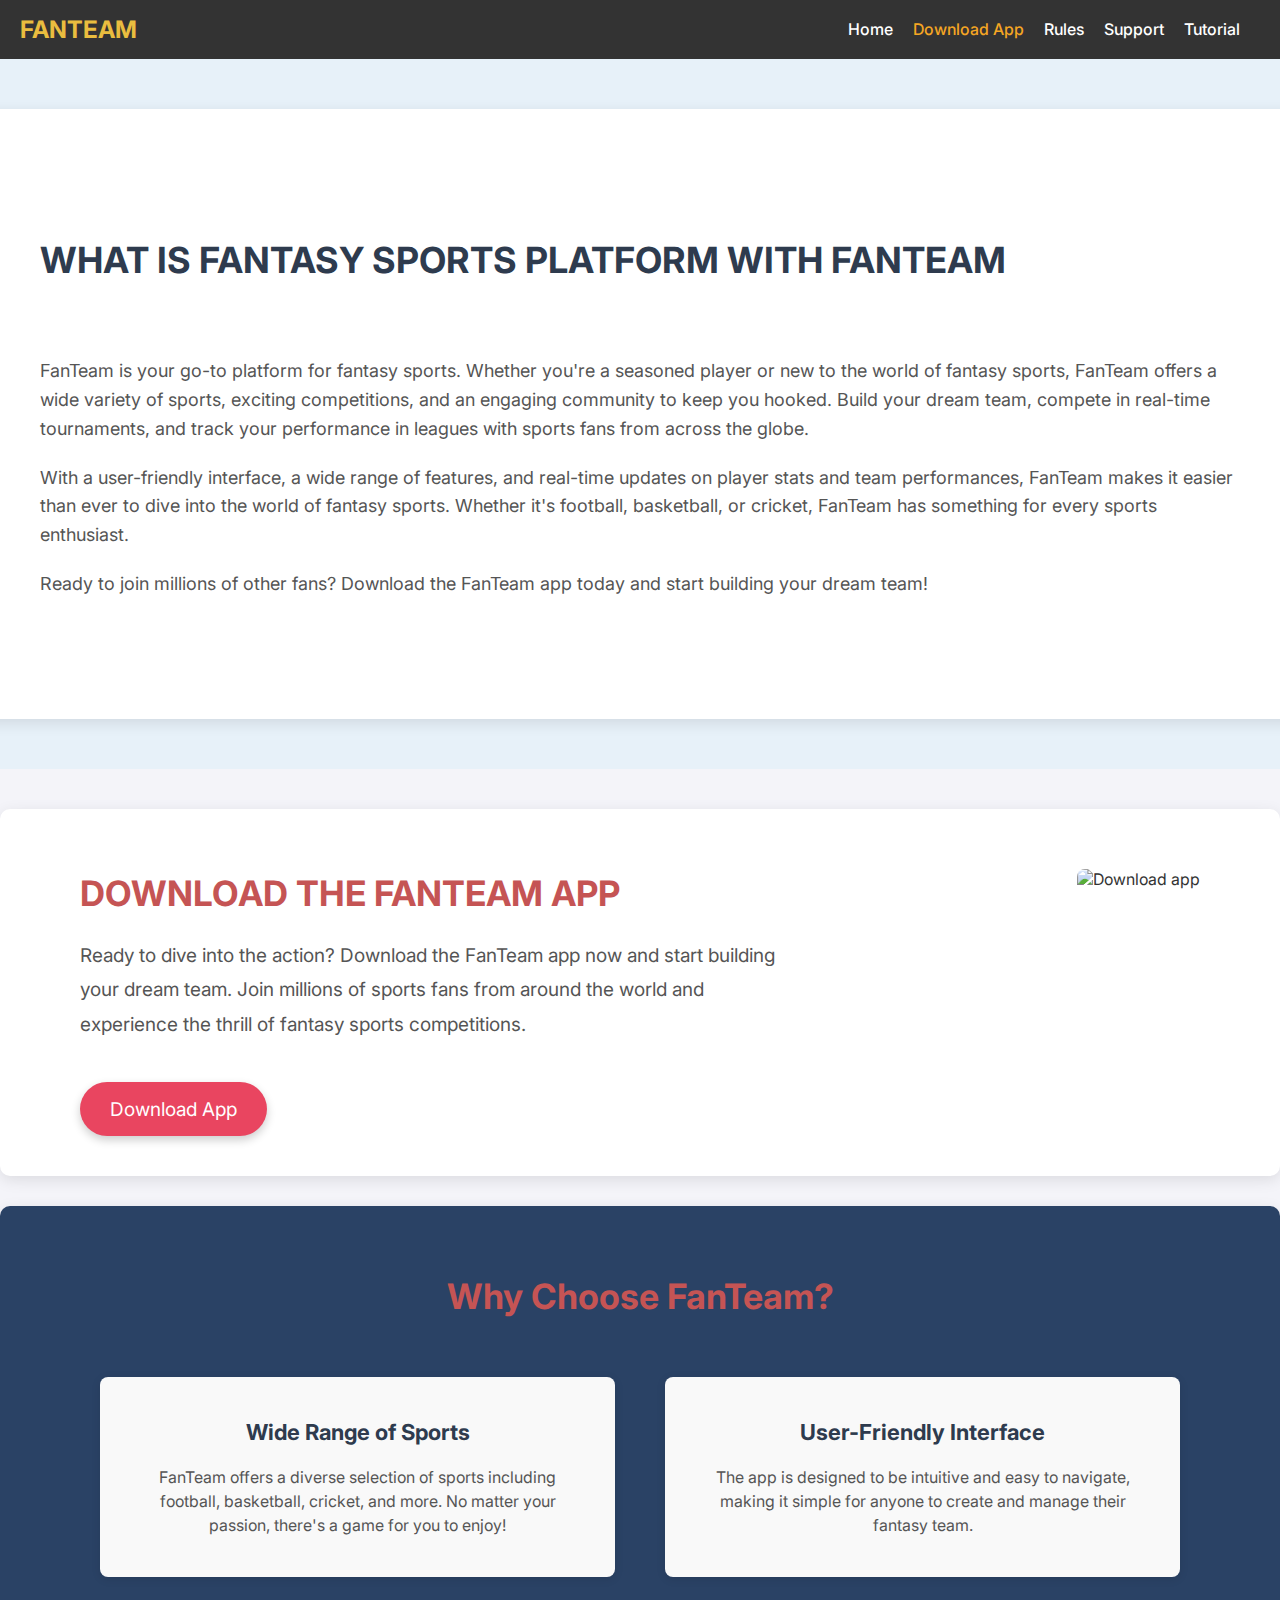
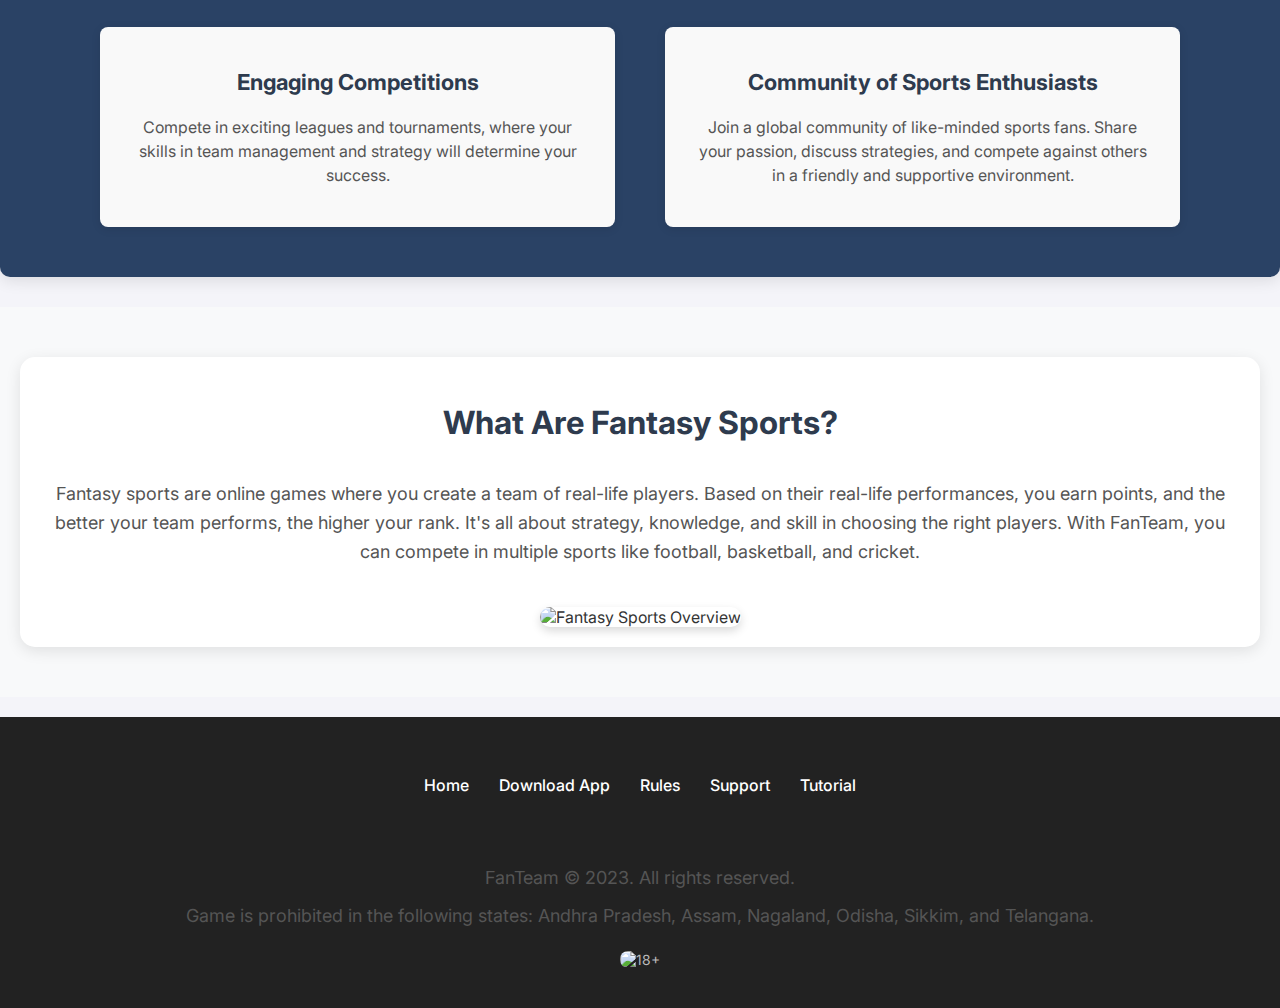
==== download/index.html @ 07edcea2 "добавляет разметку" ====
<!DOCTYPE html>
<html lang="en" data-validate="html">
  <head>
    <meta charset="UTF-8" />
    <meta name="viewport" content="width=device-width, initial-scale=1.0" />
    <link rel="icon" type="image/png" href="/images/favicon.png" />
    <title>FanTeam - Ultimate Fantasy Sports Platform</title>
    <meta
      name="description"
      content="Join FanTeam, the premier fantasy sports platform. Create your dream team, compete in exciting tournaments, and connect with fans worldwide. The ultimate experience for sports enthusiasts!"
    />
    <link rel="stylesheet" href="/styles/styles.css" />
  </head>

  <body>
    <!-- Header -->
    <header>
      <nav>
        <div class="logo">FanTeam</div>
        <div class="burger-menu" onclick="toggleMenu()">
          <span></span>
          <span></span>
          <span></span>
        </div>
        <ul class="nav-links">
          <li><a href="/">Home</a></li>
          <li><a href="/download/" class="current">Download App</a></li>
          <li><a href="/rules/">Rules</a></li>
          <li><a href="/support/">Support</a></li>
          <li><a href="/tutorial/">Tutorial</a></li>
        </ul>
      </nav>
    </header>

    <!-- Main content -->
    <main class="download-page">
      <section id="app-description" class="app-description">
        <div class="app-description-content">
          <h1>What is Fantasy Sports Platform with FanTeam</h1>
          <p>
            FanTeam is your go-to platform for fantasy sports. Whether you're a
            seasoned player or new to the world of fantasy sports, FanTeam
            offers a wide variety of sports, exciting competitions, and an
            engaging community to keep you hooked. Build your dream team,
            compete in real-time tournaments, and track your performance in
            leagues with sports fans from across the globe.
          </p>
          <p>
            With a user-friendly interface, a wide range of features, and
            real-time updates on player stats and team performances, FanTeam
            makes it easier than ever to dive into the world of fantasy sports.
            Whether it's football, basketball, or cricket, FanTeam has something
            for every sports enthusiast.
          </p>
          <p>
            Ready to join millions of other fans? Download the FanTeam app today
            and start building your dream team!
          </p>
        </div>
      </section>
      <section id="download-app" class="download-app">
        <div class="download-app-content">
          <h1>Download the FanTeam App</h1>
          <p>
            Ready to dive into the action? Download the FanTeam app now and
            start building your dream team. Join millions of sports fans from
            around the world and experience the thrill of fantasy sports
            competitions.
          </p>
          <a href="#download" class="download-btn">Download App</a>
        </div>
        <img class="download-app-img" src="" alt="Download app" />
      </section>
      <!-- App Information Section -->
      <section id="app-info" class="app-info">
        <div class="app-info-content">
          <h2>Why Choose FanTeam?</h2>
          <div class="app-info-blocks">
            <div class="app-info-block">
              <h3>Wide Range of Sports</h3>
              <p>
                FanTeam offers a diverse selection of sports including football,
                basketball, cricket, and more. No matter your passion, there's a
                game for you to enjoy!
              </p>
            </div>
            <div class="app-info-block">
              <h3>User-Friendly Interface</h3>
              <p>
                The app is designed to be intuitive and easy to navigate, making
                it simple for anyone to create and manage their fantasy team.
              </p>
            </div>
            <div class="app-info-block">
              <h3>Engaging Competitions</h3>
              <p>
                Compete in exciting leagues and tournaments, where your skills
                in team management and strategy will determine your success.
              </p>
            </div>
            <div class="app-info-block">
              <h3>Community of Sports Enthusiasts</h3>
              <p>
                Join a global community of like-minded sports fans. Share your
                passion, discuss strategies, and compete against others in a
                friendly and supportive environment.
              </p>
            </div>
          </div>
        </div>
      </section>

      <!-- Fantasy Sports Description Section -->
      <section id="fantasy-sports" class="fantasy-sports">
        <div class="fantasy-sports-content">
          <h2>What Are Fantasy Sports?</h2>
          <p>
            Fantasy sports are online games where you create a team of real-life
            players. Based on their real-life performances, you earn points, and
            the better your team performs, the higher your rank. It's all about
            strategy, knowledge, and skill in choosing the right players. With
            FanTeam, you can compete in multiple sports like football,
            basketball, and cricket.
          </p>
          <img
            src="images/fantasy-sports.png"
            alt="Fantasy Sports Overview"
            class="fantasy-sports-image"
          />
        </div>
      </section>
    </main>

    <!-- Footer -->
    <footer>
      <div class="footer-nav">
        <ul>
          <li><a href="/">Home</a></li>
          <li><a href="/download/">Download App</a></li>
          <li><a href="/rules/">Rules</a></li>
          <li><a href="/support/">Support</a></li>
          <li><a href="/tutorial/">Tutorial</a></li>
        </ul>
      </div>
      <div class="footer-info">
        <p>FanTeam © 2023. All rights reserved.</p>
        <p>
          Game is prohibited in the following states: Andhra Pradesh, Assam,
          Nagaland, Odisha, Sikkim, and Telangana.
        </p>
        <img src="18.png" alt="18+" />
      </div>
    </footer>

    <script type="module" src="/script/main.js"></script>
  </body>
</html>
---- styles/styles.css ----
@font-face {
    font-family: 'Inter';
    font-style: normal;
    font-weight: 300;
    font-display: swap;
    src: url(../fonts/Inter-Light.woff) format('woff');
}

@font-face {
    font-family: 'Inter';
    font-style: normal;
    font-weight: 400;
    font-display: swap;
    src: url('../fonts/Inter-Regular.woff') format('woff');
}

@font-face {
    font-family: 'Inter';
    font-style: normal;
    font-weight: 500;
    font-display: swap;
    src: url('../fonts/Inter-Medium.woff') format('woff');
}

@font-face {
    font-family: 'Inter';
    font-style: normal;
    font-weight: 600;
    font-display: swap;
    src: url('../fonts/Intert-Bold.woff') format('woff');
}

body {
    font-family: Inter, sans-serif;
    margin: 0;
    padding: 0;
    background-color: #f4f4f9;
    color: #333;
    max-width: 1700px;
    min-width: 320px;
    margin: 0 auto;
}

/* Общие стили для шапки */
header {
    background-color: #333;
    /* Темный фон */
    padding: 15px 20px;
    position: sticky;
    top: 0;
    z-index: 100;
}

nav {
    display: flex;
    justify-content: space-between;
    align-items: center;
}

.logo {
    font-size: 24px;
    font-weight: bold;
    color: #eabd3f;
    text-transform: uppercase;
}

.nav-links {
    display: flex;
    list-style-type: none;
    padding: 0;
    margin: 0;
}

.nav-links li {
    margin-right: 20px;
}

.nav-links li a {
    color: #fff;
    text-decoration: none;
    font-size: 16px;
    font-weight: 500;
    transition: color 0.3s ease;

    &.current {
        color: #f5a623;
    }
}

.nav-links li a:hover {
    color: #f5a623;
    /* Цвет при наведении */
}

/* Стили для бургер-меню */
.burger-menu {
    display: none;
    flex-direction: column;
    cursor: pointer;
    justify-content: space-around;
    width: 30px;
    height: 25px;
}

.burger-menu span {
    background-color: #fff;
    height: 3px;
    width: 100%;
    border-radius: 5px;
}

/* Мобильные стили для экрана 991px и ниже */
@media (max-width: 991px) {
    .nav-links {
        display: none;
        /* Скрыть меню по умолчанию */
        position: absolute;
        top: 80px;
        right: 20px;
        background-color: #333;
        border-radius: 10px;
        box-shadow: 0 5px 15px rgba(0, 0, 0, 0.1);
        width: 200px;
        flex-direction: column;
        padding: 10px 0;
    }

    .nav-links li {
        margin: 15px 0;
        text-align: center;
    }

    .nav-links li a {
        font-size: 18px;
    }

    .burger-menu {
        display: flex;
        /* Показывать бургер-меню */
    }

    .nav-links.active {
        display: flex;
        /* Показать меню при активации */
    }

    .nav-links li a:hover {
        color: #f5a623;
    }
}

/* Стиль для открытого меню (активного состояния) */
.nav-links.active {
    display: flex;
}



/* Общие стили для блока hero */
.hero {
    position: relative;

    /* Занимает всю высоту экрана */
    background-image: url('your-image-url.jpg');
    /* Замените на URL вашего фонового изображения */
    background-size: cover;
    /* Покрывает весь блок изображением */
    background-position: center;
    /* Центрирует изображение */
    background-attachment: fixed;
    /* Фиксирует изображение при прокрутке */
    display: flex;
    justify-content: center;
    align-items: center;
    color: #fff;
    /* Белый цвет текста */
    text-align: center;
    padding: 100px 20px;
    /* Отступы по бокам */
}

/* Тень и плавное затемнение для улучшения видимости текста */
.hero::before {
    content: '';
    position: absolute;
    top: 0;
    left: 0;
    right: 0;
    bottom: 0;
    background: rgba(0, 0, 0, 0.4);
    /* Затемнение на фоне */
    z-index: -1;
}

/* Стили для контента внутри hero */
.hero-content {
    z-index: 1;
    max-width: 800px;
    /* Максимальная ширина контента */
    margin: 0 auto;
    /* Центрирование по горизонтали */
}

.hero h1 {
    font-size: 3rem;
    font-weight: 700;
    text-transform: uppercase;
    /* Заглавные буквы */
    letter-spacing: 2px;
    /* Пробел между буквами */
    margin-bottom: 20px;
    /* Отступ снизу */
    line-height: 1.2;
}

.hero p {
    font-size: 1.2rem;
    margin-bottom: 30px;
    /* Отступ снизу */
    line-height: 1.6;
}




.about {
    background-color: #fff;
    padding: 80px 20px;
    display: flex;
    justify-content: center;
    align-items: center;
    column-gap: 70px;
    align-items: start;
}

.about-container {
    background: white;
    padding: 40px;
    border-radius: 12px;
    box-shadow: 0 10px 20px rgba(0, 0, 0, 0.2);
    max-width: 800px;
    text-align: center;
    animation: fadeIn 1s ease-in-out;
}

.about h2 {
    font-size: 36px;
    margin-bottom: 20px;
    color: #e94560;
    text-transform: uppercase;
    letter-spacing: 2px;
}

.about p {
    font-size: 18px;
    line-height: 1.6;
    color: #444;
    margin-bottom: 15px;
}

.about-content {
    max-width: 600px;
}

/* Анимация появления */
@keyframes fadeIn {
    from {
        opacity: 0;
        transform: translateY(30px);
    }

    to {
        opacity: 1;
        transform: translateY(0);
    }
}

/* Адаптив для мобильных */
@media (max-width: 768px) {
    .about {
        padding: 50px 15px;
    }

    .about-container {
        padding: 30px;
    }

    .about h2 {
        font-size: 28px;
    }

    .about p {
        font-size: 16px;
    }
}

.download {
    background: linear-gradient(135deg, #16213e, #0f3460), url('background-image.jpg') no-repeat center center/cover;
    color: #fff;
    text-align: center;
    padding: 80px 20px;
    display: flex;
    justify-content: center;
    align-items: center;
    min-height: 70vh;
}

.download-container {
    max-width: 800px;
    padding: 40px;
    background: rgba(255, 255, 255, 0.1);
    border-radius: 12px;
    box-shadow: 0 10px 20px rgba(0, 0, 0, 0.2);
    backdrop-filter: blur(10px);
    animation: fadeIn 1s ease-in-out;
}

.download h2 {
    font-size: 36px;
    margin-bottom: 20px;
    text-transform: uppercase;
    letter-spacing: 2px;
    color: #e94560;
}

.download p {
    font-size: 18px;
    line-height: 1.6;
    margin-bottom: 20px;
    color: #f4f4f4;
}

.download-btn {
    background-color: #e94560;
    color: #fff;
    border: none;
    padding: 15px 30px;
    font-size: 18px;
    cursor: pointer;
    border-radius: 5px;
    text-decoration: none;
    transition: 0.3s ease-in-out;
    box-shadow: 0 4px 10px rgba(0, 0, 0, 0.2);
}

.download-btn:hover {
    background-color: #c13450;
    transform: scale(1.05);
    box-shadow: 0 6px 15px rgba(0, 0, 0, 0.3);
}

/* Анимация появления */
@keyframes fadeIn {
    from {
        opacity: 0;
        transform: translateY(30px);
    }

    to {
        opacity: 1;
        transform: translateY(0);
    }
}

/* Адаптив для мобильных устройств */
@media (max-width: 768px) {
    .download {
        padding: 50px 15px;
    }

    .download-container {
        padding: 30px;
    }

    .download h2 {
        font-size: 28px;
    }

    .download p {
        font-size: 16px;
    }

    .download-btn {
        padding: 12px 25px;
        font-size: 16px;
    }
}

.advantages {
    background: #ffffff;
    /* Белый фон для блока */
    color: #333333;
    /* Темно-серый текст */
    text-align: center;
    padding: 80px 20px;
    box-shadow: 0 4px 10px rgba(0, 0, 0, 0.1);
    /* Легкая тень для контраста */
}

.advantages h2 {
    font-size: 36px;
    margin-bottom: 30px;
    text-transform: uppercase;
    letter-spacing: 2px;
    color: #4f4f4f;
    /* Светлый темно-серый цвет для заголовка */
}

.advantages-list {
    display: flex;
    flex-wrap: wrap;
    justify-content: center;
    gap: 30px;
    max-width: 1100px;
    margin: 0 auto;
}

.advantage {
    background: #f9f9f9;
    /* Очень светлый серый фон для карточек */
    padding: 25px;
    border-radius: 12px;
    width: 30%;
    min-width: 250px;
    box-shadow: 0 5px 15px rgba(0, 0, 0, 0.1);
    /* Легкая тень для карточек */
    transition: 0.3s ease-in-out;
    position: relative;
    overflow: hidden;
}

.advantage-icon {
    width: 50px;
    height: 50px;
    margin-bottom: 20px;
    transition: transform 0.3s ease-in-out;
}

.advantage h3 {
    font-size: 22px;
    margin-bottom: 10px;
    color: #007bff;
    /* Синий цвет для заголовков в карточках */
}

.advantage p {
    font-size: 16px;
    line-height: 1.5;
    color: #555555;
    /* Темно-серый цвет для текста в карточках */
}

/* Анимация для картинок */
.advantage:hover .advantage-icon {
    transform: scale(1.1);
}

/* Анимация при наведении на карточку */
.advantage:hover {
    transform: scale(1.05);
    box-shadow: 0 8px 20px rgba(0, 0, 0, 0.2);
    /* Более заметная тень при наведении */
}

/* Адаптив для мобильных устройств */
@media (max-width: 768px) {
    .advantages {
        padding: 50px 15px;
    }

    .advantages-list {
        flex-direction: column;
        align-items: center;
    }

    .advantage {
        width: 80%;
    }

    .advantage-icon {
        width: 40px;
        height: 40px;
    }
}

/* Темные стили для блока отзывов */
.reviews {
    background-image: url('path-to-your-background-image.jpg');
    background-size: cover;
    background-position: center;
    padding: 60px 20px;
    color: #f5f5f5;
    text-align: center;
    position: relative;
    background-color: #222;
    /* Темный фон для секции */
}

.reviews h2 {
    font-size: 2.5rem;
    margin-bottom: 40px;
    font-weight: 700;
    letter-spacing: 1px;
    color: #fff;
    /* Белый цвет для заголовка */
}

.slider {
    width: 100%;
    overflow: hidden;
    position: relative;
    display: flex;
    flex-direction: column;
    justify-content: space-between;
    max-width: 1000px;
    position: relative;
    margin: 0 auto;
}

.slides {
    display: flex;
    transition: transform 0.5s ease-in-out;

    &.dropdown-wrapper {
        flex-flow: row;
    }
}

.slide {
    min-width: 100%;
    box-sizing: border-box;
    box-shadow: rgba(99, 99, 99, 0.2) 0px 2px 8px 0px;
    padding: 20px;
    border: 2px solid #fff;
    border-radius: 10px;
    backdrop-filter: blur(5px);
}

.slide img {
    border-radius: 50%;
    width: 100px;
    height: 100px;
    object-fit: cover;
    margin-bottom: 20px;
    transition: transform 0.3s ease;
}

.slide img:hover {
    transform: scale(1.1);
    /* Увеличение картинки при наведении */
}

.slide p {
    font-size: 1.1rem;
    line-height: 1.6;
    font-style: italic;
    color: #ddd;
    /* Светлый цвет для текста */
}

.slide strong {
    font-weight: 600;
    font-size: 1.2rem;
    color: #fff;
    /* Белый цвет для имен пользователей */
}


.control {
    width: 80px;
    height: 80px;
    border-radius: 50%;
    cursor: pointer;
    border: 1px solid #000;
    background-color: transparent;
    z-index: 1;
    top: 50%;
    transform: translateY(-50%);

    &:hover:not(.focus-visible) {
        opacity: 0.8;
        transition: 0.1s;
    }

    &:active:not(.focus-visible) {
        opacity: 0.6;
        transition: 0.1s;
    }

    &:focus-visible {
        opacity: 0.8;
        transition: 0.1s;
        outline: none;
    }
}

.control-prev,
.control-next {
    mask-image: url("../images/arr.svg");
    mask-repeat: no-repeat;
    mask-size: 50px 50px;
    background-color: #fff;
    mask-position: left;
    margin-top: 80px;
}

.control-prev {
    transform: translateY(-50%) rotate(180deg);
}


.prev:hover,
.next:hover {
    background-color: rgba(0, 0, 0, 0.8);
    /* Темнеющий фон при наведении */
}




/* Стили для блока контактов */
.contacts {
    background-color: #222;
    /* Темный фон для блока */
    color: #fff;
    /* Белый цвет текста для контраста */
    padding: 60px 20px;
    text-align: center;
    border-radius: 10px;
    box-shadow: 0 4px 10px rgba(0, 0, 0, 0.3);
    max-width: 800px;
    margin: 0 auto;
    margin-top: 80px;
    margin-bottom: 80px;
}

.contacts h2 {
    font-size: 2.5rem;
    margin-bottom: 20px;
    font-weight: 700;
    color: #f5f5f5;
    text-transform: uppercase;
    letter-spacing: 2px;
}

.contacts p {
    font-size: 1.2rem;
    color: #ccc;
    /* Светлый цвет для параграфов */
    margin: 10px 0;
}

form {
    margin-top: 20px;
}

input[type="email"] {
    width: 100%;
    max-width: 400px;
    padding: 15px;
    font-size: 1rem;
    border: none;
    border-radius: 5px;
    background-color: #333;
    color: #fff;
    margin-bottom: 20px;
    transition: background-color 0.3s ease;
}

input[type="email"]:focus {
    background-color: #444;
    /* Темнее фон при фокусе */
    outline: none;
}

button {
    padding: 15px 30px;
    font-size: 1rem;
    border: none;
    border-radius: 5px;
    background-color: #f5a623;
    /* Яркая кнопка */
    color: #fff;
    cursor: pointer;
    transition: background-color 0.3s ease;
}

button:hover {
    background-color: #d98b1b;
    /* Тёмно-оранжевый цвет при наведении */
}

button:active {

    background-color: #d98b1b;
}

form p {
    font-size: 1rem;
    color: #bbb;
    /* Цвет текста для сообщений */
    margin-top: 10px;
}

/* Анимация для формы */
@keyframes fadeIn {
    0% {
        opacity: 0;
        transform: translateY(20px);
    }

    100% {
        opacity: 1;
        transform: translateY(0);
    }
}

.contacts form {
    animation: fadeIn 0.6s ease-out;
}

/* Стили для футера */
footer {
    background-color: #222;
    /* Темный фон футера */
    color: #fff;
    /* Белый текст для контраста */
    padding: 40px 20px;
    display: flex;
    flex-direction: column;
    align-items: center;
    justify-content: center;
    text-align: center;
    font-family: Inter, sans-serif;
}

.footer-nav {
    width: 100%;
    margin-bottom: 20px;
}

.footer-nav ul {
    list-style: none;
    padding: 0;
    display: flex;
    justify-content: center;
    gap: 30px;
}

.footer-nav li {
    font-size: 1rem;
}

.footer-nav a {
    text-decoration: none;
    color: #fff;
    font-weight: 500;
    transition: color 0.3s ease;
}

.footer-nav a:hover {
    color: #f5a623;
    /* Цвет при наведении на ссылку */
}

.footer-info {
    width: 100%;
    margin-top: 20px;
    font-size: 0.9rem;
    color: #bbb;
    /* Более светлый цвет для дополнительного текста */
}

.footer-info p {
    margin: 10px 0;
}

.footer-info img {
    margin-top: 10px;
    width: 40px;
    height: auto;
}

@media (max-width: 768px) {
    .footer-nav ul {
        flex-direction: column;
        gap: 15px;
    }

    .footer-info p {
        font-size: 0.85rem;
    }

    .footer-info img {
        width: 30px;
    }
}

/* Кнопка скачивания */
/* Основные стили кнопки */
.download-btn {
    background-color: #e94560;
    color: #fff;
    border: none;
    padding: 15px 30px;
    font-size: 18px;
    cursor: pointer;
    border-radius: 5px;
    text-decoration: none;
    transition: 0.3s ease-in-out;
    box-shadow: 0 4px 10px rgba(0, 0, 0, 0.2);
    animation: pulse 2s infinite;
    /* Зацикленная анимация пульсации */
}

/* При наведении на кнопку */
.download-btn:hover {
    background-color: #c13450;
    transform: scale(1.05);
    box-shadow: 0 6px 15px rgba(0, 0, 0, 0.3);
}

/* Анимация пульсации */
@keyframes pulse {
    0% {
        transform: scale(1);
        box-shadow: 0 4px 10px rgba(0, 0, 0, 0.2);
        /* Исходное состояние */
    }

    50% {
        transform: scale(1.1);
        /* Увеличение кнопки */
        box-shadow: 0 6px 20px rgba(0, 0, 0, 0.3);
        /* Усиление тени */
    }

    100% {
        transform: scale(1);
        box-shadow: 0 4px 10px rgba(0, 0, 0, 0.2);
        /* Возвращение в исходное состояние */
    }
}

/* Стили для попапа */
.popup {
    display: none;
    /* Скрыт по умолчанию */
    position: fixed;
    top: 0;
    left: 0;
    width: 100%;
    height: 100%;
    background-color: rgba(0, 0, 0, 0.7);
    /* Затемняющий фон */
    z-index: 1000;
    justify-content: center;
    align-items: center;
}

.popup-content {
    background-color: #fff;
    padding: 20px;
    border-radius: 10px;
    max-width: 600px;
    width: 80%;
    box-shadow: 0 4px 8px rgba(0, 0, 0, 0.3);
    text-align: center;
}

.popup h2 {
    font-size: 24px;
    margin-bottom: 20px;
}

.popup p {
    font-size: 16px;
    line-height: 1.5;
    color: #333;
}

.close-btn {
    position: absolute;
    top: 10px;
    right: 10px;
    font-size: 30px;
    color: #333;
    cursor: pointer;
    background: none;
    border: none;
}

.close-btn:hover {
    color: #e94560;
}

/* General Styles */



h2 {
    font-size: 2rem;
    color: #333;
    margin-bottom: 50px;
}

p {
    font-size: 1.1rem;
    line-height: 1.6;
    color: #555;
    margin-bottom: 20px;
}

img {
    max-width: 100%;
    border-radius: 8px;
    margin-top: 20px;
}

/* Section Styles */
.app-info,
.download-app {
    background-color: white;
    margin-bottom: 30px;
    padding: 40px 80px;
    border-radius: 10px;
    box-shadow: 0 4px 15px rgba(0, 0, 0, 0.1);
}

.app-info {
    background: rgb(42, 66, 101);

}


.app-info-content,
.download-app-content {
    max-width: 1100px;
    margin: 0 auto;
    text-align: center;
}

.app-info h2,
.download-app h2,
.download-app h1 {
    color: #c55454;
    font-size: 2.2rem;
}


.app-info p,
.download-app p {
    color: #555;
    font-size: 1.2rem;
    line-height: 1.8;
    margin-top: 10px;
}

.app-info-image,
.download-app-image {
    max-width: 600px;
    margin-top: 20px;
}

.app-info-block {
    background-color: #ffffff;
    /* Белый фон для карточки */
    padding: 20px;
    border-radius: 12px;
    /* Округлые углы */
    box-shadow: 0 4px 8px rgba(0, 0, 0, 0.1);
    /* Легкая тень */
    transition: all 0.3s ease;
    /* Плавный переход */
    display: flex;
    flex-direction: column;
    align-items: center;
    justify-content: center;
    text-align: center;
}

.app-info-block h3 {
    font-size: 24px;
    color: #2e3b4e;
    /* Темно-синий цвет для заголовка */
    margin-bottom: 15px;
    font-weight: 600;
}

.app-info-block p {
    font-size: 16px;
    color: #555555;
    /* Теплый серый цвет для текста */
    line-height: 1.5;
}

.app-info-block:hover {
    transform: translateY(-5px);
    /* Поднимаем карточку при наведении */
    box-shadow: 0 6px 15px rgba(0, 0, 0, 0.15);
    /* Более выраженная тень */
}

.app-info-block p {
    padding: 0 10px;
}


/* Download Button */
.download-btn {
    font-size: 1.2rem;
    color: #fff;
    background-color: #e94560;
    padding: 15px 30px;
    border-radius: 50px;
    text-decoration: none;
    display: inline-block;
    transition: 0.3s ease-in-out;
    box-shadow: 0 4px 10px rgba(0, 0, 0, 0.2);
    text-align: center;
    margin-top: 20px;
}

.download-btn:hover {
    background-color: #c13450;
    transform: scale(1.05);
    box-shadow: 0 6px 15px rgba(0, 0, 0, 0.3);
}

.download-app {
    display: flex;
    justify-content: space-between;
}

.download-app-content {
    max-width: 700px;
    margin: 0;
    text-align: left;

    h1 {
        text-transform: uppercase;
    }
}



/* Responsive Design */
@media screen and (max-width: 991px) {

    .app-info-content,
    .download-app-content {
        max-width: 90%;
    }

    .download-app {
        display: flex;
        flex-direction: column-reverse;
        align-items: center;
    }

    .download-app-image {
        max-width: 450px;
        margin-top: 20px;
    }
}

/* Общие стили для страницы */
.rules-page {
    font-family: Inter, sans-serif;
    background-color: #f8f9fa;
    color: #333;
    padding: 20px;
}

/* Введение */
.rules-intro {
    background-color: #ffffff;
    padding: 20px;

    border-radius: 8px;
    box-shadow: 0 4px 8px rgba(0, 0, 0, 0.1);
    margin: 0 auto;
    margin-bottom: 20px;
}

.rules-intro h2 {
    font-size: 28px;
    color: #3c3c3c;
}

.rules-intro p {
    font-size: 16px;
    line-height: 1.6;
    color: #555;
}

/* Разделы игры */
.game-basics,
.selecting-players,
.scoring-system,
.competitions,
.fair-play,
.tips-for-success {
    background-color: #ffffff;
    padding: 20px;
    margin-bottom: 20px;
    border-radius: 8px;
    box-shadow: 0 4px 8px rgba(0, 0, 0, 0.1);
}

h3 {
    font-size: 24px;
    color: #333;
    margin-bottom: 10px;
}

ul {
    list-style-type: disc;
    padding-left: 20px;
}

li {
    font-size: 16px;
    line-height: 1.6;
    color: #555;
}

section p {
    font-size: 16px;
    line-height: 1.6;
    color: #555;
}

/* Стили для списка правил */
.scoring-system ul {
    list-style-type: none;
    padding: 0;
}

.scoring-system li {

    font-size: 16px;
    margin-bottom: 10px;
}

.scoring-system li::before {
    content: "•";
    color: #007bff;
    margin-right: 8px;
}

/* Стили для подсказок */
.tips-for-success ul {
    padding-left: 20px;
}

.tips-for-success li {
    font-size: 16px;
    color: #007bff;
    margin-bottom: 8px;
}

/* Стили для ссылок */
a {
    color: #007bff;
    text-decoration: none;
}

a:hover {
    text-decoration: underline;
}

/* Добавление отступов для отдельных блоков */
section {
    margin-bottom: 20px;
}

/* Общие стили для страницы Support */
.support-page {
    font-family: Inter, sans-serif;
    background-color: #f8f9fa;
    padding: 30px;
}

/* Введение */
.support-intro {
    background-color: #ffffff;
    padding: 20px;
    border-radius: 8px;
    box-shadow: 0 4px 8px rgba(0, 0, 0, 0.1);
    margin-bottom: 30px;
}

.support-intro h2 {
    font-size: 28px;
    color: #3c3c3c;
}

.support-intro p {
    font-size: 16px;
    line-height: 1.6;
    color: #555;
}

.support-form-container {
    display: flex;
    margin: 0 auto;
    align-items: center;
    display: flex;
    align-items: center;
    column-gap: 15px;
    justify-content: space-between;
    max-width: 800px;

    label {
        min-width: 150px;
        text-align: left;
    }
}

.support-form-agreement {
    display: flex;
    max-width: 800px;
    margin: 0 auto;
    column-gap: 15px;
}

/* Раздел FAQ */
.faq {
    background-color: #ffffff;
    padding: 20px;
    border-radius: 8px;
    box-shadow: 0 4px 8px rgba(0, 0, 0, 0.1);
    margin-bottom: 30px;
}

.faq h3 {
    font-size: 24px;
    color: #333;
    margin-bottom: 20px;
    padding-bottom: 5px;
}

.faq-item {
    margin-bottom: 15px;

    &.active p {
        display: block;
    }
}

.faq-item h4 {
    font-size: 18px;
    color: #007bff;
    margin-bottom: 5px;
}

.faq-item p {
    font-size: 16px;
    color: #555;
}


/* Основные стили для страницы Tutorial */
.tutorial-page {
    background-color: #f7f7f7;
    font-family: 'Inter', sans-serif;
    padding: 30px 10%;
}

/* Стили для введения */
.tutorial-intro {
    text-align: center;
    margin-bottom: 50px;
}

.tutorial-intro h2 {
    font-size: 32px;
    color: #333;
    margin-bottom: 20px;
}

.tutorial-intro p {
    font-size: 18px;
    color: #555;
    line-height: 1.6;
    max-width: 800px;
    margin: 0 auto;
}

/* Стили для каждого шага */
.tutorial-step {
    background-color: #ffffff;
    padding: 25px;
    margin-bottom: 30px;
    border-radius: 8px;
    box-shadow: 0 4px 6px rgba(0, 0, 0, 0.1);
}

.tutorial-step h3 {
    font-size: 28px;
    color: #2e3b4e;
    margin-bottom: 15px;
}

.tutorial-step p {
    font-size: 18px;
    color: #555;
    line-height: 1.6;
    margin-bottom: 20px;
}

.tutorial-step ul {
    list-style-type: disc;
    margin-left: 20px;
}

.tutorial-step li {
    font-size: 18px;
    color: #555;
    line-height: 1.6;
}

/* Стили для секции с советами */
.tutorial-tips {
    background-color: #ffffff;
    padding: 30px;
    border-radius: 8px;
    box-shadow: 0 4px 6px rgba(0, 0, 0, 0.1);
}

.tutorial-tips h3 {
    font-size: 28px;
    color: #2e3b4e;
    margin-bottom: 20px;
}

.tutorial-tips ul {
    list-style-type: square;
    margin-left: 20px;
}

.tutorial-tips li {
    font-size: 18px;
    color: #555;
    line-height: 1.6;
    margin-bottom: 10px;
}

/* Отступы между разделами */
.tutorial-step,
.tutorial-tips {
    margin-bottom: 40px;
}

/* Адаптивность для мобильных устройств */
@media (max-width: 768px) {
    .tutorial-page {
        padding: 30px 5%;
    }

    .tutorial-intro p,
    .tutorial-step p,
    .tutorial-tips p,
    .tutorial-tips li {
        font-size: 16px;
    }

    .tutorial-intro h2 {
        font-size: 28px;
    }

    .tutorial-step h3,
    .tutorial-tips h3 {
        font-size: 24px;
    }
}

.fantasy-sports {
    padding: 50px 20px;
    background-color: #f8f9fa;
    /* Светлый фон для секции */
    display: flex;
    flex-direction: column;
    align-items: center;
    justify-content: center;
}

.fantasy-sports-content {
    max-width: 1200px;
    /* Ограничиваем ширину контента */
    width: 100%;
    display: flex;
    flex-direction: column;
    align-items: center;
    justify-content: center;
    text-align: center;
    padding: 20px;
    background-color: #ffffff;
    /* Белый фон для контента */
    border-radius: 15px;
    /* Округлые углы */
    box-shadow: 0 4px 15px rgba(0, 0, 0, 0.1);
    /* Легкая тень */
}

.fantasy-sports h2 {
    font-size: 32px;
    color: #2e3b4e;
    /* Темно-синий цвет для заголовка */
    margin-bottom: 20px;
    font-weight: 600;
}

.fantasy-sports p {
    font-size: 18px;
    color: #555555;
    /* Теплый серый цвет для текста */
    line-height: 1.6;
    margin-bottom: 20px;
}

.fantasy-sports-image {
    max-width: 100%;
    height: auto;
    margin-top: 20px;
    border-radius: 10px;
    box-shadow: 0 4px 10px rgba(0, 0, 0, 0.15);
    /* Тень для изображения */
}

.fantasy-sports-content:hover {
    transform: translateY(-5px);
    /* Плавное поднятие блока при наведении */
    box-shadow: 0 6px 20px rgba(0, 0, 0, 0.2);
    /* Увеличение тени */
    transition: all 0.3s ease;
    /* Плавный переход */
}

/* Новый блок с большим описанием приложения */
.app-description {
    padding: 50px 20px;
    background-color: #e7f1f9;
    /* Светлый голубой фон */
    text-align: center;
    display: flex;
    flex-direction: column;
    align-items: center;
    justify-content: center;
    margin-bottom: 40px;
}

.app-description-content,
.rules-intro,
.support-intro {
    max-width: 1200px;
    width: 100%;
    padding: 100px;
    background-color: #ffffff;
    /* Белый фон для контента */
    border-radius: 15px;
    /* Округлые углы */
    box-shadow: 0 4px 15px rgba(0, 0, 0, 0.1);

    p {
        text-align: left;
    }
}

.app-description h1,
.rules-intro h1,
.support-intro h1 {
    font-size: 36px;
    color: #2e3b4e;
    /* Темно-синий цвет */
    margin-bottom: 20px;
    font-weight: 700;
    text-transform: uppercase;
    line-height: 150%;
    margin-bottom: 70px;
    text-align: left;
}

.app-description p,
.rules-intro p,
.support-intro p {
    font-size: 18px;
    color: #555555;
    line-height: 1.6;
    margin-bottom: 20px;
}

.app-description-image {
    max-width: 100%;
    height: auto;
    border-radius: 10px;
    box-shadow: 0 4px 10px rgba(0, 0, 0, 0.1);
    /* Тень вокруг изображения */
    margin-top: 30px;
}

/* Заголовки и блоки внутри секции "Why Choose FanTeam?" */
.app-info-block {
    background-color: #f9f9f9;
    border-radius: 8px;
    padding: 20px;
    margin: 10px;
    box-shadow: 0 2px 10px rgba(0, 0, 0, 0.1);
    transition: transform 0.3s ease, box-shadow 0.3s ease;
}

.app-info-block h3 {
    font-size: 22px;
    color: #2e3b4e;
    margin-bottom: 10px;
}

.app-info-block p {
    color: #555555;
    font-size: 16px;
}

.app-info-block:hover {
    transform: translateY(-5px);
    box-shadow: 0 4px 20px rgba(0, 0, 0, 0.2);
}

/* Отступы для блоков информации */
.app-info-blocks {
    display: flex;
    flex-wrap: wrap;
    justify-content: center;
    gap: 20px;
}

.app-info-blocks {
    display: grid;
    grid-template-columns: 1fr 1fr;
    gap: 30px;
}

.faq {
    padding: 40px 20px;
    background-color: #f4f4f4;
}

.faq h3 {
    font-size: 30px;
    color: #2e3b4e;
    margin-bottom: 20px;
    text-align: center;
}

.faq-item {
    margin-bottom: 20px;
    background-color: #fff;
    border-radius: 8px;
    box-shadow: 0 2px 10px rgba(0, 0, 0, 0.1);
    padding: 15px;
    transition: all 0.3s ease;
}

.faq-item h4 {
    font-size: 18px;
    color: #333;
    cursor: pointer;
    margin-bottom: 10px;
}

.faq-item p {
    font-size: 16px;
    color: #555;
    display: none;
    /* Скрываем ответы по умолчанию */
}

.faq-item:hover {
    background-color: #e7f1f9;
}

form {
    margin-top: 20px;
}

input[type="email"],
input[type="text"],
textarea {
    width: 100%;
    max-width: 600px;
    padding: 15px;
    font-size: 1rem;
    border: none;
    border-radius: 5px;
    background-color: #333;
    color: #fff;
    margin-bottom: 20px;
    transition: background-color 0.3s ease;
}

input[type="email"]:focus,
input[type="text"]:focus,
textarea:focus {
    background-color: #444;
    outline: none;
}

button {
    padding: 15px 30px;
    font-size: 1rem;
    border: none;
    border-radius: 5px;
    background-color: #f5a623;
    color: #fff;
    cursor: pointer;
    transition: background-color 0.3s ease;
}

button:hover {
    background-color: #d98b1b;
}

button:active {
    background-color: #d98b1b;
}

form p {
    font-size: 1rem;
    color: #bbb;
    margin-top: 10px;
}

/* Анимация для формы */
@keyframes fadeIn {
    0% {
        opacity: 0;
        transform: translateY(20px);
    }

    100% {
        opacity: 1;
        transform: translateY(0);
    }
}

.contact-support form {
    animation: fadeIn 0.6s ease-out;
}

label {
    font-size: 1rem;
    color: #bbb;
    margin-bottom: 5px;
}

textarea {
    resize: vertical;
    padding: 15px;
    background-color: #333;
    color: #fff;
    border-radius: 5px;
    margin-bottom: 20px;
}

.contact-support {
    padding: 40px 20px;
    background-color: #f4f4f4;
    text-align: center;
}

.contact-support h3 {
    font-size: 24px;
    color: #333;
}

.contact-support p {
    color: #666;
    font-size: 1rem;
    margin-bottom: 70px;
}

.submit-btn {
    background-color: #f5a623;
    max-width: 300px;
    width: 100%;
    margin-top: 50px;
}
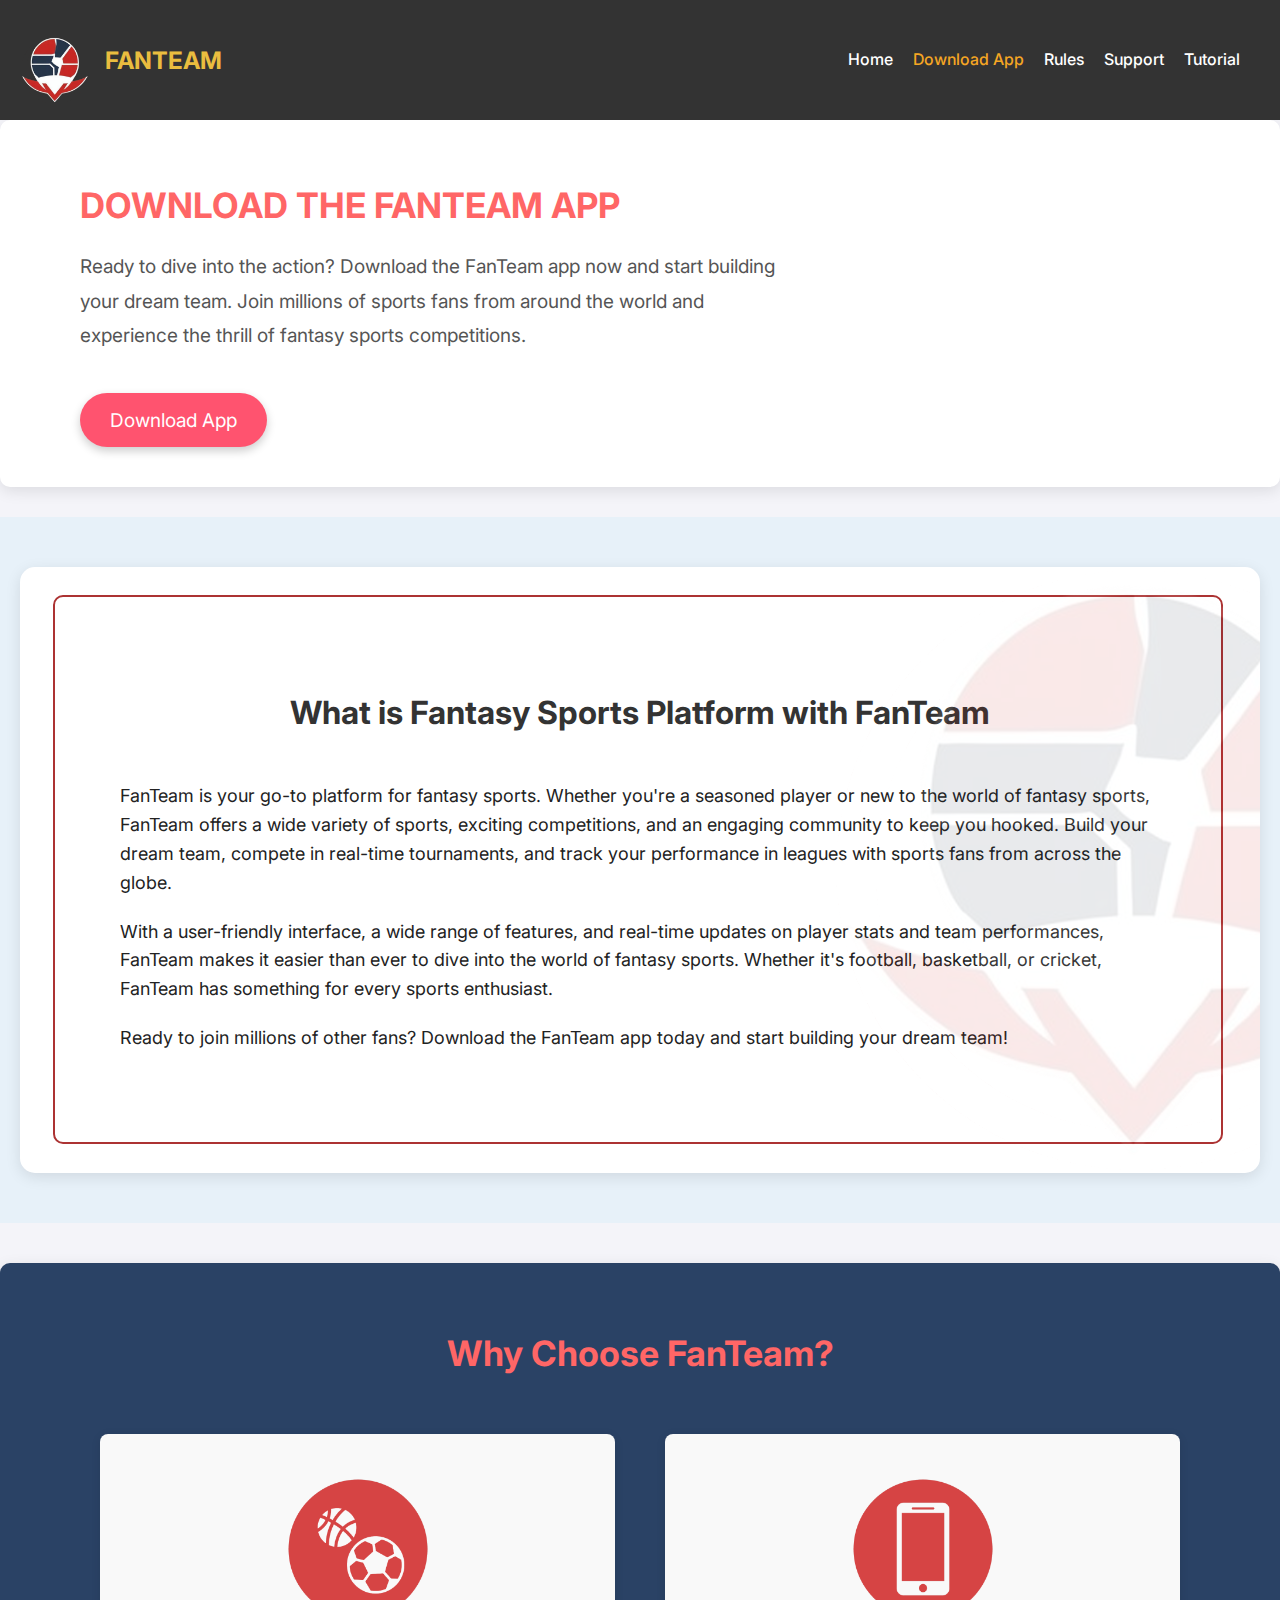
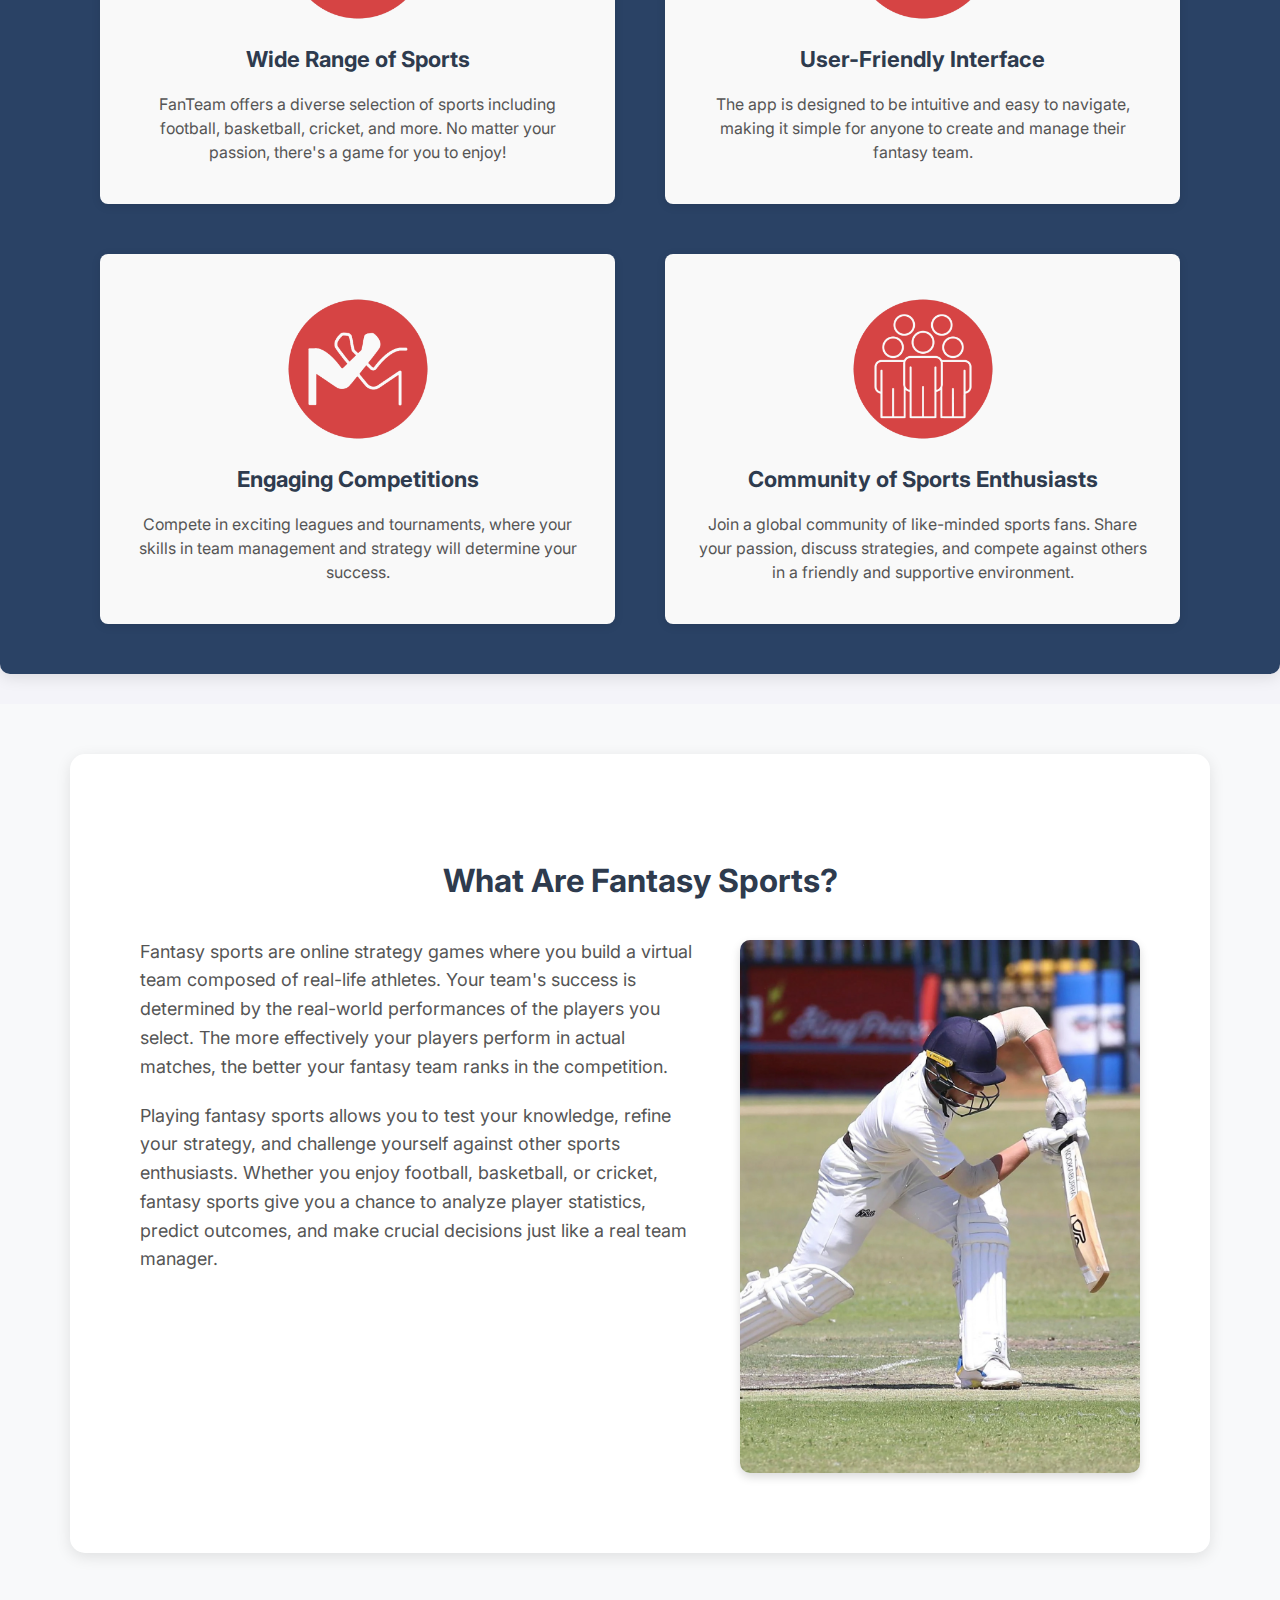
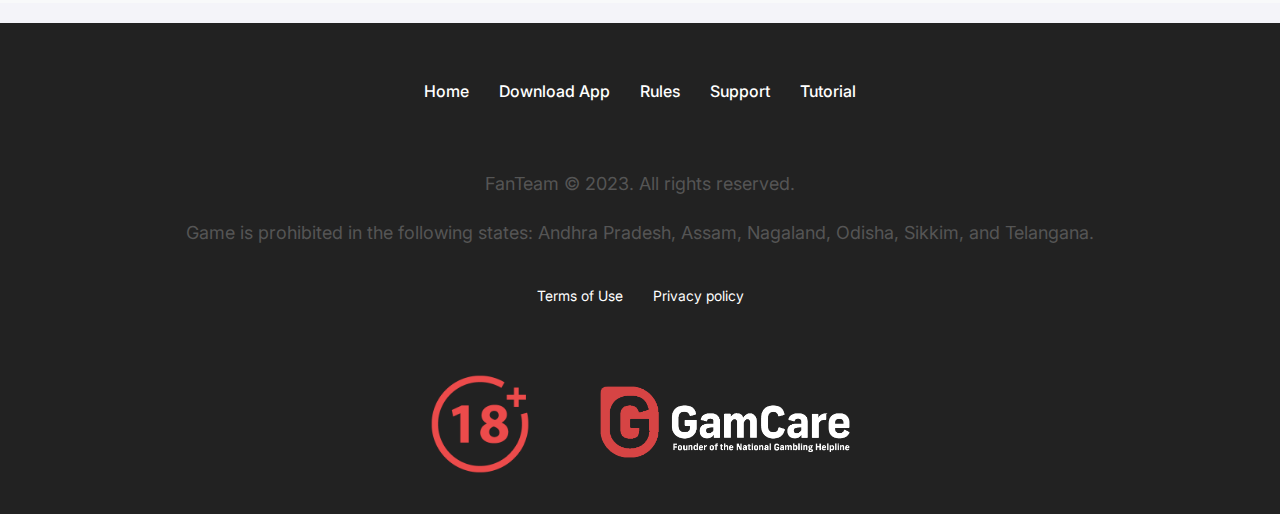
==== commit 0028c871: "добавляет стили" ====
--- a/download/index.html
+++ b/download/index.html
@@ -16,7 +16,12 @@
     <!-- Header -->
     <header>
       <nav>
-        <div class="logo">FanTeam</div>
+        <div class="logo">
+          <a href="/" class="logo-img">
+            <img src="/images/logo.png" alt="logo" />
+            <span>FanTeam</span>
+          </a>
+        </div>
         <div class="burger-menu" onclick="toggleMenu()">
           <span></span>
           <span></span>
@@ -34,9 +39,21 @@
 
     <!-- Main content -->
     <main class="download-page">
+      <section id="download-app" class="download-app">
+        <div class="download-app-content">
+          <h1>Download the FanTeam App</h1>
+          <p>
+            Ready to dive into the action? Download the FanTeam app now and
+            start building your dream team. Join millions of sports fans from
+            around the world and experience the thrill of fantasy sports
+            competitions.
+          </p>
+          <a href="/download/" class="download-btn">Download App</a>
+        </div>
+      </section>
       <section id="app-description" class="app-description">
         <div class="app-description-content">
-          <h1>What is Fantasy Sports Platform with FanTeam</h1>
+          <h2>What is Fantasy Sports Platform with FanTeam</h2>
           <p>
             FanTeam is your go-to platform for fantasy sports. Whether you're a
             seasoned player or new to the world of fantasy sports, FanTeam
@@ -58,25 +75,14 @@
           </p>
         </div>
       </section>
-      <section id="download-app" class="download-app">
-        <div class="download-app-content">
-          <h1>Download the FanTeam App</h1>
-          <p>
-            Ready to dive into the action? Download the FanTeam app now and
-            start building your dream team. Join millions of sports fans from
-            around the world and experience the thrill of fantasy sports
-            competitions.
-          </p>
-          <a href="#download" class="download-btn">Download App</a>
-        </div>
-        <img class="download-app-img" src="" alt="Download app" />
-      </section>
+
       <!-- App Information Section -->
       <section id="app-info" class="app-info">
         <div class="app-info-content">
           <h2>Why Choose FanTeam?</h2>
           <div class="app-info-blocks">
             <div class="app-info-block">
+              <img class="advantage-img" src="/images/icon-5.png" alt="icon" />
               <h3>Wide Range of Sports</h3>
               <p>
                 FanTeam offers a diverse selection of sports including football,
@@ -85,6 +91,7 @@
               </p>
             </div>
             <div class="app-info-block">
+              <img class="advantage-img" src="/images/icon-4.png" alt="icon" />
               <h3>User-Friendly Interface</h3>
               <p>
                 The app is designed to be intuitive and easy to navigate, making
@@ -92,6 +99,7 @@
               </p>
             </div>
             <div class="app-info-block">
+              <img class="advantage-img" src="/images/icon-6.png" alt="icon" />
               <h3>Engaging Competitions</h3>
               <p>
                 Compete in exciting leagues and tournaments, where your skills
@@ -99,6 +107,7 @@
               </p>
             </div>
             <div class="app-info-block">
+              <img class="advantage-img" src="/images/icon-7.png" alt="icon" />
               <h3>Community of Sports Enthusiasts</h3>
               <p>
                 Join a global community of like-minded sports fans. Share your
@@ -114,19 +123,31 @@
       <section id="fantasy-sports" class="fantasy-sports">
         <div class="fantasy-sports-content">
           <h2>What Are Fantasy Sports?</h2>
-          <p>
-            Fantasy sports are online games where you create a team of real-life
-            players. Based on their real-life performances, you earn points, and
-            the better your team performs, the higher your rank. It's all about
-            strategy, knowledge, and skill in choosing the right players. With
-            FanTeam, you can compete in multiple sports like football,
-            basketball, and cricket.
-          </p>
-          <img
-            src="images/fantasy-sports.png"
-            alt="Fantasy Sports Overview"
-            class="fantasy-sports-image"
-          />
+          <div class="fantasy-container">
+            <div>
+              <p>
+                Fantasy sports are online strategy games where you build a
+                virtual team composed of real-life athletes. Your team's success
+                is determined by the real-world performances of the players you
+                select. The more effectively your players perform in actual
+                matches, the better your fantasy team ranks in the competition.
+              </p>
+              <p>
+                Playing fantasy sports allows you to test your knowledge, refine
+                your strategy, and challenge yourself against other sports
+                enthusiasts. Whether you enjoy football, basketball, or cricket,
+                fantasy sports give you a chance to analyze player statistics,
+                predict outcomes, and make crucial decisions just like a real
+                team manager.
+              </p>
+            </div>
+
+            <img
+              src="/images/download-img.jpg"
+              alt="Fantasy Sports Overview"
+              class="fantasy-sports-image"
+            />
+          </div>
         </div>
       </section>
     </main>
@@ -142,13 +163,25 @@
           <li><a href="/tutorial/">Tutorial</a></li>
         </ul>
       </div>
+
       <div class="footer-info">
         <p>FanTeam © 2023. All rights reserved.</p>
         <p>
           Game is prohibited in the following states: Andhra Pradesh, Assam,
           Nagaland, Odisha, Sikkim, and Telangana.
         </p>
-        <img src="18.png" alt="18+" />
+        <div class="footer-links">
+          <a class="link" href="/terms-conditions.html">Terms of Use</a>
+          <div>
+            <a class="link" href="/privacy-policy.html">Privacy policy</a>
+          </div>
+        </div>
+        <div class="footer-icon">
+          <img src="/images/18+.png" alt="18+" />
+          <a href=" https://www.gamcare.org.uk/" class="game-link"
+            ><img src="/images/gamecare.png" alt="Logotype" class="game-image"
+          /></a>
+        </div>
       </div>
     </footer>
 
--- a/styles/styles.css
+++ b/styles/styles.css
@@ -57,11 +57,24 @@
     align-items: center;
 }
 
-.logo {
+.logo-img {
     font-size: 24px;
     font-weight: bold;
     color: #eabd3f;
     text-transform: uppercase;
+    display: flex;
+    align-items: center;
+    column-gap: 15px;
+
+    &:hover {
+        text-decoration: none;
+    }
+
+    img {
+        max-width: 70px;
+    }
+
+
 }
 
 .nav-links {
@@ -158,17 +171,12 @@
 
 /* Общие стили для блока hero */
 .hero {
+    background-image: linear-gradient(#08090871, #1112118e), url("../images/hero-bg.jpg");
+    background-size: cover;
+    background-repeat: no-repeat;
+
+    background-position: 0 0, 80% 60%;
     position: relative;
-
-    /* Занимает всю высоту экрана */
-    background-image: url('your-image-url.jpg');
-    /* Замените на URL вашего фонового изображения */
-    background-size: cover;
-    /* Покрывает весь блок изображением */
-    background-position: center;
-    /* Центрирует изображение */
-    background-attachment: fixed;
-    /* Фиксирует изображение при прокрутке */
     display: flex;
     justify-content: center;
     align-items: center;
@@ -179,18 +187,6 @@
     /* Отступы по бокам */
 }
 
-/* Тень и плавное затемнение для улучшения видимости текста */
-.hero::before {
-    content: '';
-    position: absolute;
-    top: 0;
-    left: 0;
-    right: 0;
-    bottom: 0;
-    background: rgba(0, 0, 0, 0.4);
-    /* Затемнение на фоне */
-    z-index: -1;
-}
 
 /* Стили для контента внутри hero */
 .hero-content {
@@ -218,6 +214,7 @@
     margin-bottom: 30px;
     /* Отступ снизу */
     line-height: 1.6;
+    color: #fff;
 }
 
 
@@ -246,7 +243,7 @@
 .about h2 {
     font-size: 36px;
     margin-bottom: 20px;
-    color: #e94560;
+    color: #ff536f;
     text-transform: uppercase;
     letter-spacing: 2px;
 }
@@ -295,7 +292,7 @@
 }
 
 .download {
-    background: linear-gradient(135deg, #16213e, #0f3460), url('background-image.jpg') no-repeat center center/cover;
+    background: linear-gradient(45deg, rgb(12, 9, 52), rgb(7, 80, 150));
     color: #fff;
     text-align: center;
     padding: 80px 20px;
@@ -320,7 +317,7 @@
     margin-bottom: 20px;
     text-transform: uppercase;
     letter-spacing: 2px;
-    color: #e94560;
+    color: #ff536f;
 }
 
 .download p {
@@ -331,7 +328,7 @@
 }
 
 .download-btn {
-    background-color: #e94560;
+    background-color: #ff536f;
     color: #fff;
     border: none;
     padding: 15px 30px;
@@ -395,6 +392,10 @@
     padding: 80px 20px;
     box-shadow: 0 4px 10px rgba(0, 0, 0, 0.1);
     /* Легкая тень для контраста */
+}
+
+.advantage-img {
+    max-width: 150px;
 }
 
 .advantages h2 {
@@ -439,7 +440,7 @@
 .advantage h3 {
     font-size: 22px;
     margin-bottom: 10px;
-    color: #007bff;
+    color: #f46e6e;
     /* Синий цвет для заголовков в карточках */
 }
 
@@ -485,10 +486,11 @@
 
 /* Темные стили для блока отзывов */
 .reviews {
-    background-image: url('path-to-your-background-image.jpg');
+    background-image: linear-gradient(#08090837, #1112117d), url("../images/reviews-bg.jpg");
     background-size: cover;
-    background-position: center;
+    background-position: bottom;
     padding: 60px 20px;
+    padding-top: 80px;
     color: #f5f5f5;
     text-align: center;
     position: relative;
@@ -533,7 +535,7 @@
     padding: 20px;
     border: 2px solid #fff;
     border-radius: 10px;
-    backdrop-filter: blur(5px);
+    backdrop-filter: blur(10px);
 }
 
 .slide img {
@@ -628,7 +630,7 @@
     text-align: center;
     border-radius: 10px;
     box-shadow: 0 4px 10px rgba(0, 0, 0, 0.3);
-    max-width: 800px;
+    max-width: 1000px;
     margin: 0 auto;
     margin-top: 80px;
     margin-bottom: 80px;
@@ -768,6 +770,9 @@
     margin-top: 20px;
     font-size: 0.9rem;
     color: #bbb;
+    display: flex;
+    flex-direction: column;
+    align-items: center;
     /* Более светлый цвет для дополнительного текста */
 }
 
@@ -777,8 +782,35 @@
 
 .footer-info img {
     margin-top: 10px;
-    width: 40px;
+    width: 100px;
     height: auto;
+}
+
+.footer-links {
+    display: flex;
+    column-gap: 30px;
+    max-width: fit-content;
+    margin-bottom: 60px;
+    margin-top: 30px;
+}
+
+.link {
+    color: #fff;
+}
+
+.footer-icon {
+    display: flex;
+    column-gap: 70px;
+    align-items: center;
+}
+
+.game-link {
+    max-width: 250px;
+    display: block;
+
+    img {
+        width: 100%;
+    }
 }
 
 @media (max-width: 768px) {
@@ -799,7 +831,7 @@
 /* Кнопка скачивания */
 /* Основные стили кнопки */
 .download-btn {
-    background-color: #e94560;
+    background-color: #ff536f;
     color: #fff;
     border: none;
     padding: 15px 30px;
@@ -839,6 +871,23 @@
         transform: scale(1);
         box-shadow: 0 4px 10px rgba(0, 0, 0, 0.2);
         /* Возвращение в исходное состояние */
+    }
+}
+
+@keyframes arr {
+    0% {
+        top: -100px;
+        transition: 0.2s;
+    }
+
+    50% {
+        top: -80px;
+        transition: 0.2s;
+    }
+
+    100% {
+        top: -100px;
+        transition: 0.2s;
     }
 }
 
@@ -891,7 +940,7 @@
 }
 
 .close-btn:hover {
-    color: #e94560;
+    color: #ff536f;
 }
 
 /* General Styles */
@@ -927,10 +976,28 @@
     box-shadow: 0 4px 15px rgba(0, 0, 0, 0.1);
 }
 
+.download-app {
+    position: relative;
+
+    &::before {
+        content: "";
+        position: absolute;
+        background-image: url('../images/download-bg.png');
+        background-size: cover;
+
+        background-repeat: no-repeat;
+        width: 50%;
+        height: 100%;
+        top: 0;
+        right: 0;
+    }
+}
+
 .app-info {
     background: rgb(42, 66, 101);
 
 }
+
 
 
 .app-info-content,
@@ -943,7 +1010,7 @@
 .app-info h2,
 .download-app h2,
 .download-app h1 {
-    color: #c55454;
+    color: #f66;
     font-size: 2.2rem;
 }
 
@@ -1010,7 +1077,7 @@
 .download-btn {
     font-size: 1.2rem;
     color: #fff;
-    background-color: #e94560;
+    background-color: #ff536f;
     padding: 15px 30px;
     border-radius: 50px;
     text-decoration: none;
@@ -1036,6 +1103,7 @@
     max-width: 700px;
     margin: 0;
     text-align: left;
+    z-index: 1;
 
     h1 {
         text-transform: uppercase;
@@ -1067,13 +1135,18 @@
 /* Общие стили для страницы */
 .rules-page {
     font-family: Inter, sans-serif;
-    background-color: #f8f9fa;
+    background: linear-gradient(45deg, #f5f7fa, #c3cfe2);
+    background-position: 50% 100%;
     color: #333;
     padding: 20px;
 }
 
 /* Введение */
 .rules-intro {
+    background-image: linear-gradient(#08090871, #1112118e), url("../images/rules-bg.jpg");
+    background-repeat: no-repeat;
+    background-position: 50%;
+    background-size: cover;
     background-color: #ffffff;
     padding: 20px;
 
@@ -1092,6 +1165,13 @@
     font-size: 16px;
     line-height: 1.6;
     color: #555;
+}
+
+.game-list {
+    position: relative;
+
+
+
 }
 
 /* Разделы игры */
@@ -1103,10 +1183,16 @@
 .tips-for-success {
     background-color: #ffffff;
     padding: 20px;
-    margin-bottom: 20px;
+
     border-radius: 8px;
     box-shadow: 0 4px 8px rgba(0, 0, 0, 0.1);
-}
+    max-width: 1000px;
+    margin: 0 auto;
+    z-index: 1;
+    position: relative;
+    margin-bottom: 20px;
+}
+
 
 h3 {
     font-size: 24px;
@@ -1145,7 +1231,7 @@
 
 .scoring-system li::before {
     content: "•";
-    color: #007bff;
+    color: #de2e2e;
     margin-right: 8px;
 }
 
@@ -1156,13 +1242,13 @@
 
 .tips-for-success li {
     font-size: 16px;
-    color: #007bff;
+    color: #de2e2e;
     margin-bottom: 8px;
 }
 
 /* Стили для ссылок */
 a {
-    color: #007bff;
+    color: #de2e2e;
     text-decoration: none;
 }
 
@@ -1184,6 +1270,10 @@
 
 /* Введение */
 .support-intro {
+    background-image: linear-gradient(#08090871, #1112118e), url("../images/support-bg.jpg");
+    background-repeat: no-repeat;
+    background-position: 50%;
+    background-size: cover;
     background-color: #ffffff;
     padding: 20px;
     border-radius: 8px;
@@ -1210,7 +1300,7 @@
     align-items: center;
     column-gap: 15px;
     justify-content: space-between;
-    max-width: 800px;
+    max-width: 1000px;
 
     label {
         min-width: 150px;
@@ -1220,9 +1310,10 @@
 
 .support-form-agreement {
     display: flex;
-    max-width: 800px;
+    max-width: 1000px;
     margin: 0 auto;
-    column-gap: 15px;
+    column-gap: 20px;
+    align-items: center;
 }
 
 /* Раздел FAQ */
@@ -1243,6 +1334,8 @@
 
 .faq-item {
     margin-bottom: 15px;
+    max-width: 1000px;
+    margin: 0 auto;
 
     &.active p {
         display: block;
@@ -1251,7 +1344,7 @@
 
 .faq-item h4 {
     font-size: 18px;
-    color: #007bff;
+    color: #de2e2e;
     margin-bottom: 5px;
 }
 
@@ -1265,13 +1358,17 @@
 .tutorial-page {
     background-color: #f7f7f7;
     font-family: 'Inter', sans-serif;
-    padding: 30px 10%;
+    padding: 30px 40px;
 }
 
 /* Стили для введения */
 .tutorial-intro {
+    background-image: linear-gradient(#08090871, #1112118e), url("../images/tutorial-bg.jpg");
+    background-repeat: no-repeat;
+    background-size: cover;
     text-align: center;
     margin-bottom: 50px;
+    padding: 70px 40px;
 }
 
 .tutorial-intro h2 {
@@ -1282,10 +1379,11 @@
 
 .tutorial-intro p {
     font-size: 18px;
-    color: #555;
+    color: #fff;
     line-height: 1.6;
     max-width: 800px;
     margin: 0 auto;
+    margin-bottom: 40px;
 }
 
 /* Стили для каждого шага */
@@ -1353,6 +1451,10 @@
     margin-bottom: 40px;
 }
 
+.tutorial-step {
+    margin-bottom: 150px;
+}
+
 /* Адаптивность для мобильных устройств */
 @media (max-width: 768px) {
     .tutorial-page {
@@ -1386,8 +1488,16 @@
     justify-content: center;
 }
 
+.fantasy-container {
+    display: flex;
+    width: 100%;
+    max-width: 1000px;
+    justify-content: space-between;
+    column-gap: 40px;
+}
+
 .fantasy-sports-content {
-    max-width: 1200px;
+    max-width: 1100px;
     /* Ограничиваем ширину контента */
     width: 100%;
     display: flex;
@@ -1395,7 +1505,7 @@
     align-items: center;
     justify-content: center;
     text-align: center;
-    padding: 20px;
+    padding: 80px 20px;
     background-color: #ffffff;
     /* Белый фон для контента */
     border-radius: 15px;
@@ -1418,6 +1528,8 @@
     /* Теплый серый цвет для текста */
     line-height: 1.6;
     margin-bottom: 20px;
+    max-width: 600px;
+    text-align: left;
 }
 
 .fantasy-sports-image {
@@ -1426,7 +1538,7 @@
     margin-top: 20px;
     border-radius: 10px;
     box-shadow: 0 4px 10px rgba(0, 0, 0, 0.15);
-    /* Тень для изображения */
+    max-width: 400px;
 }
 
 .fantasy-sports-content:hover {
@@ -1454,8 +1566,8 @@
 .app-description-content,
 .rules-intro,
 .support-intro {
-    max-width: 1200px;
-    width: 100%;
+
+
     padding: 100px;
     background-color: #ffffff;
     /* Белый фон для контента */
@@ -1468,11 +1580,42 @@
     }
 }
 
+.app-description-content {
+    position: relative;
+    overflow: hidden;
+
+    &::before {
+        content: "";
+        position: absolute;
+        width: 94%;
+        height: 90%;
+        border-radius: 10px;
+        border: 2px solid rgb(172, 51, 51);
+        left: 33px;
+        top: 28px;
+    }
+
+    &::after {
+        content: "";
+        position: absolute;
+        width: 50%;
+        height: 100%;
+        background-image: url('../images/logo.png');
+        opacity: 0.1;
+        top: 0;
+        right: -15%;
+        background-repeat: no-repeat;
+        background-size: cover;
+        background-position: 50%;
+    }
+}
+
 .app-description h1,
 .rules-intro h1,
-.support-intro h1 {
+.support-intro h1,
+.tutorial-intro h1 {
     font-size: 36px;
-    color: #2e3b4e;
+    color: #fff;
     /* Темно-синий цвет */
     margin-bottom: 20px;
     font-weight: 700;
@@ -1482,13 +1625,33 @@
     text-align: left;
 }
 
+.tutorial-intro h1 {
+    color: #fff;
+    text-align: center;
+    margin-bottom: 30px;
+}
+
+.support-intro h1 {
+    color: #fff;
+}
+
+
+
 .app-description p,
 .rules-intro p,
 .support-intro p {
     font-size: 18px;
-    color: #555555;
+    color: #fff;
     line-height: 1.6;
     margin-bottom: 20px;
+}
+
+.app-description p {
+    color: #222;
+}
+
+.rules-intro p {
+    color: #fff;
 }
 
 .app-description-image {
@@ -1540,16 +1703,13 @@
     gap: 30px;
 }
 
-.faq {
-    padding: 40px 20px;
-    background-color: #f4f4f4;
-}
 
 .faq h3 {
     font-size: 30px;
-    color: #2e3b4e;
-    margin-bottom: 20px;
+    color: #f75656;
+
     text-align: center;
+    margin-bottom: 50px;
 }
 
 .faq-item {
@@ -1557,8 +1717,9 @@
     background-color: #fff;
     border-radius: 8px;
     box-shadow: 0 2px 10px rgba(0, 0, 0, 0.1);
-    padding: 15px;
+    padding: 15px 30px;
     transition: all 0.3s ease;
+    cursor: pointer;
 }
 
 .faq-item h4 {
@@ -1566,6 +1727,7 @@
     color: #333;
     cursor: pointer;
     margin-bottom: 10px;
+    margin-top: 10px;
 }
 
 .faq-item p {
@@ -1587,7 +1749,7 @@
 input[type="text"],
 textarea {
     width: 100%;
-    max-width: 600px;
+    max-width: 800px;
     padding: 15px;
     font-size: 1rem;
     border: none;
@@ -1597,6 +1759,7 @@
     margin-bottom: 20px;
     transition: background-color 0.3s ease;
 }
+
 
 input[type="email"]:focus,
 input[type="text"]:focus,
@@ -1654,7 +1817,7 @@
 }
 
 textarea {
-    resize: vertical;
+    resize: none;
     padding: 15px;
     background-color: #333;
     color: #fff;
@@ -1664,13 +1827,13 @@
 
 .contact-support {
     padding: 40px 20px;
-    background-color: #f4f4f4;
+    background-color: #222;
     text-align: center;
 }
 
 .contact-support h3 {
     font-size: 24px;
-    color: #333;
+    color: #fff;
 }
 
 .contact-support p {
@@ -1684,4 +1847,156 @@
     max-width: 300px;
     width: 100%;
     margin-top: 50px;
+}
+
+/* Общие стили для секции tutorial */
+.tutorial {
+    padding: 50px 20px;
+    background-color: #f4f4f9;
+    color: #333;
+}
+
+.tutorial-step {
+    background-color: #fff;
+    padding: 30px;
+    margin-bottom: 150px;
+    border-radius: 10px;
+    box-shadow: 0 4px 6px rgba(0, 0, 0, 0.1);
+    transition: transform 0.3s ease, box-shadow 0.3s ease;
+    position: relative;
+
+    &::before {
+        content: "";
+        position: absolute;
+        width: 80px;
+        height: 50px;
+        mask-image: url('../images/arr.svg');
+        mask-repeat: no-repeat;
+        transform: rotate(90deg);
+        mask-position: 50% 50%;
+        mask-size: cover;
+        background: #ff536f;
+        top: -100px;
+        left: 50%;
+        animation-name: arr;
+        animation-duration: 1s;
+        animation-timing-function: ease;
+        animation-iteration-count: infinite;
+    }
+
+    &:first-child::before {
+        display: none;
+    }
+}
+
+.tutorial-step:hover {
+    transform: translateY(-5px);
+    box-shadow: 0 8px 12px rgba(0, 0, 0, 0.15);
+}
+
+.tutorial-step h3 {
+    font-size: 24px;
+    color: #1a1a2e;
+    margin-bottom: 15px;
+    border-bottom: 2px solid #e94560;
+    padding-bottom: 10px;
+}
+
+.tutorial-step p {
+    font-size: 16px;
+    line-height: 1.6;
+    margin-bottom: 15px;
+    color: #555;
+}
+
+.tutorial-step ul {
+    list-style: none;
+    padding: 0;
+    margin: 0;
+}
+
+.tutorial-step ul li {
+    font-size: 16px;
+    line-height: 1.6;
+    margin-bottom: 10px;
+    padding-left: 20px;
+    position: relative;
+    color: #555;
+}
+
+.tutorial-step ul li::before {
+    content: "•";
+    color: #e94560;
+    font-size: 20px;
+    position: absolute;
+    left: 0;
+    top: -2px;
+}
+
+.tutorial-tips {
+    background: linear-gradient(45deg, rgb(12, 9, 52), rgb(7, 80, 150));
+    padding: 30px;
+    border-radius: 10px;
+    box-shadow: 0 4px 6px rgba(0, 0, 0, 0.1);
+    margin-top: 30px;
+}
+
+.tutorial-tips h3 {
+    font-size: 24px;
+    color: #fff;
+    margin-bottom: 20px;
+    border-bottom: 2px solid #e94560;
+    padding-bottom: 10px;
+}
+
+.tutorial-tips ul {
+    list-style: none;
+    padding: 0;
+    margin: 0;
+}
+
+.tutorial-tips ul li {
+    font-size: 16px;
+    line-height: 1.6;
+    margin-bottom: 10px;
+    padding-left: 20px;
+    position: relative;
+    color: #fff;
+}
+
+.tutorial-tips ul li::before {
+    content: "•";
+    color: #e94560;
+    font-size: 20px;
+    position: absolute;
+    left: 0;
+    top: -2px;
+}
+
+/* Адаптив для мобильных устройств */
+@media (max-width: 768px) {
+    .tutorial-step {
+        padding: 20px;
+    }
+
+    .tutorial-step h3 {
+        font-size: 22px;
+    }
+
+    .tutorial-step p,
+    .tutorial-step ul li {
+        font-size: 14px;
+    }
+
+    .tutorial-tips {
+        padding: 20px;
+    }
+
+    .tutorial-tips h3 {
+        font-size: 22px;
+    }
+
+    .tutorial-tips ul li {
+        font-size: 14px;
+    }
 }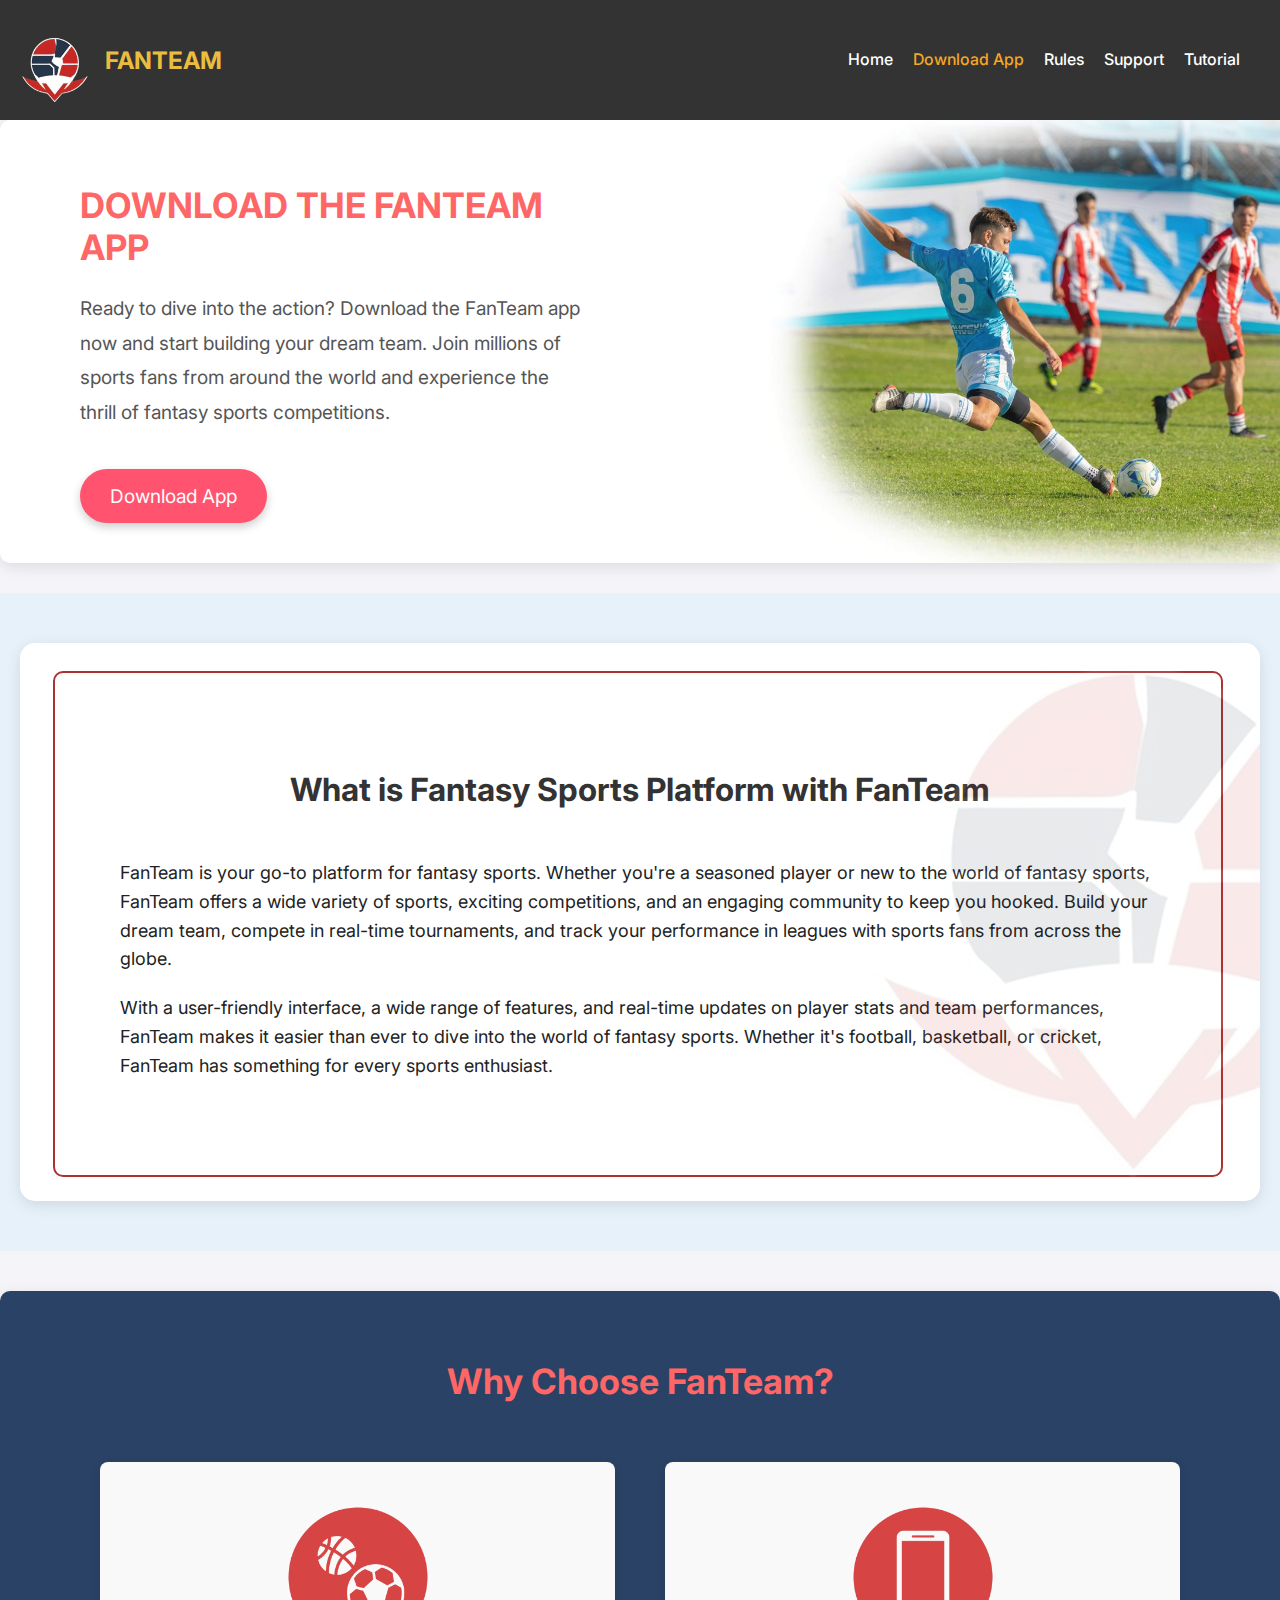
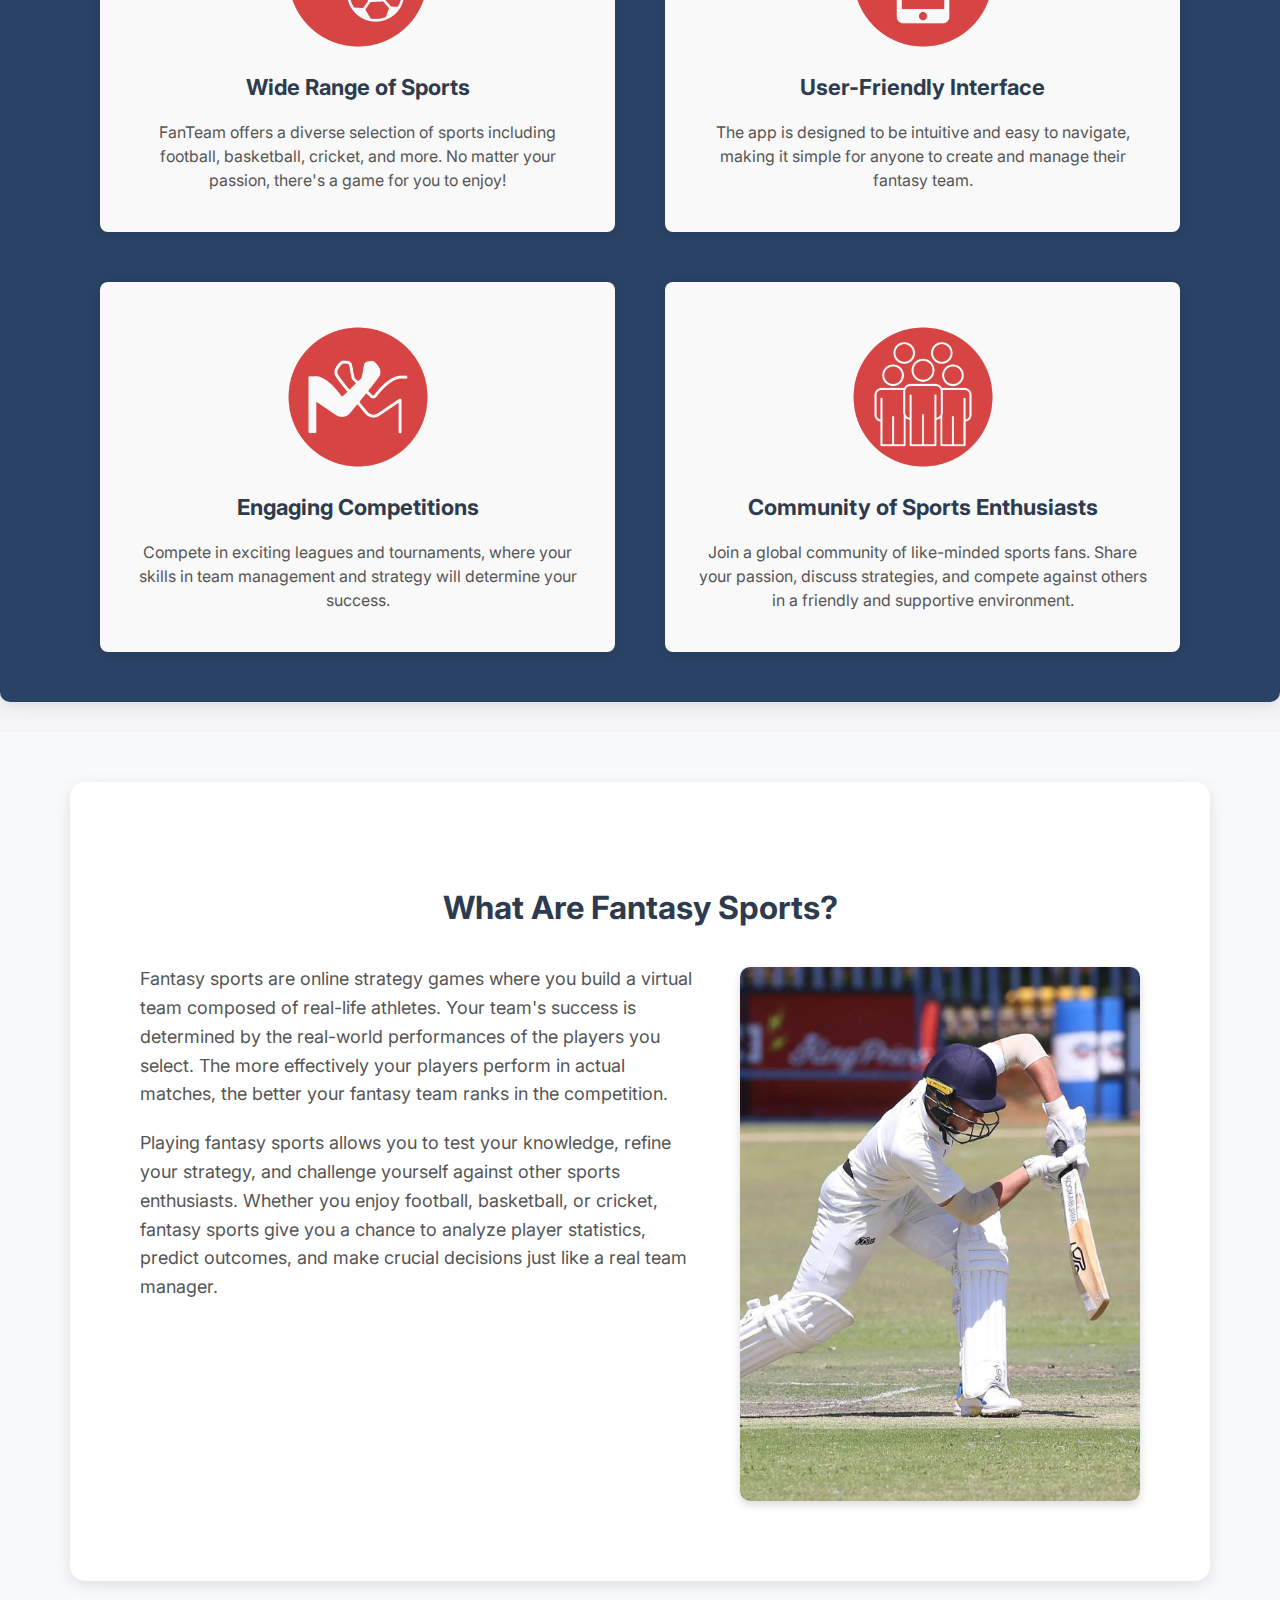
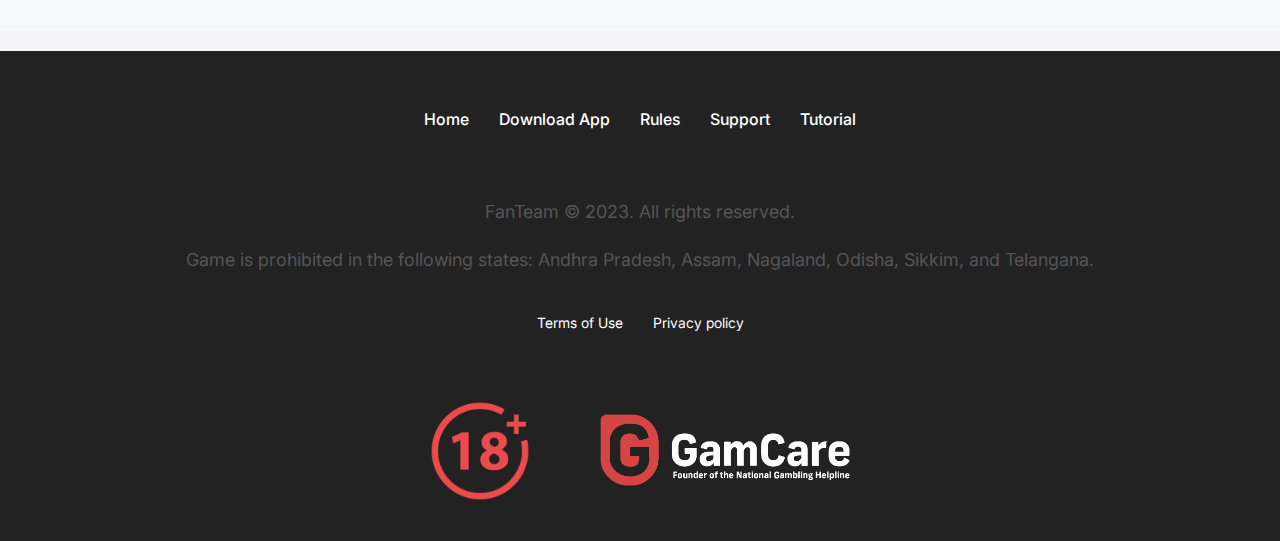
==== commit b8f21a3c: "добавляет адаптив" ====
--- a/download/index.html
+++ b/download/index.html
@@ -4,16 +4,15 @@
     <meta charset="UTF-8" />
     <meta name="viewport" content="width=device-width, initial-scale=1.0" />
     <link rel="icon" type="image/png" href="/images/favicon.png" />
-    <title>FanTeam - Ultimate Fantasy Sports Platform</title>
+    <title>Download FanTeam App - Fantasy Sports Anywhere</title>
     <meta
       name="description"
-      content="Join FanTeam, the premier fantasy sports platform. Create your dream team, compete in exciting tournaments, and connect with fans worldwide. The ultimate experience for sports enthusiasts!"
+      content="Download the FanTeam app to enjoy fantasy sports anytime, anywhere. Build your dream team, join competitions, and connect with other sports fans on the go!"
     />
     <link rel="stylesheet" href="/styles/styles.css" />
   </head>
 
   <body>
-    <!-- Header -->
     <header>
       <nav>
         <div class="logo">
@@ -37,7 +36,6 @@
       </nav>
     </header>
 
-    <!-- Main content -->
     <main class="download-page">
       <section id="download-app" class="download-app">
         <div class="download-app-content">
@@ -69,14 +67,9 @@
             Whether it's football, basketball, or cricket, FanTeam has something
             for every sports enthusiast.
           </p>
-          <p>
-            Ready to join millions of other fans? Download the FanTeam app today
-            and start building your dream team!
-          </p>
         </div>
       </section>
 
-      <!-- App Information Section -->
       <section id="app-info" class="app-info">
         <div class="app-info-content">
           <h2>Why Choose FanTeam?</h2>
@@ -119,7 +112,6 @@
         </div>
       </section>
 
-      <!-- Fantasy Sports Description Section -->
       <section id="fantasy-sports" class="fantasy-sports">
         <div class="fantasy-sports-content">
           <h2>What Are Fantasy Sports?</h2>
@@ -152,7 +144,6 @@
       </section>
     </main>
 
-    <!-- Footer -->
     <footer>
       <div class="footer-nav">
         <ul>
@@ -186,5 +177,6 @@
     </footer>
 
     <script type="module" src="/script/main.js"></script>
+    <script src="/script/nav.js"></script>
   </body>
 </html>
--- a/styles/styles.css
+++ b/styles/styles.css
@@ -28,6 +28,62 @@
     font-weight: 600;
     font-display: swap;
     src: url('../fonts/Intert-Bold.woff') format('woff');
+}
+
+.dop-style {
+    padding: 150px 80px;
+    padding-bottom: 50px;
+    text-align: left;
+    font-family: "Arial";
+    margin: 0 auto;
+    max-width: 1200px;
+
+    h1 {
+        margin-bottom: 50px;
+        line-height: 150%;
+        font-size: 30px;
+        color: #000;
+    }
+
+    h2 {
+        margin-bottom: 20px;
+        line-height: 150%;
+        font-size: 25px;
+        color: #000;
+    }
+
+    p {
+        max-width: 1000px;
+        line-height: 150%;
+        color: #000;
+    }
+
+    div {
+        margin-bottom: 50px;
+    }
+
+    a {
+        color: #000;
+    }
+
+    & .button.primary-button {
+        margin-top: 40px;
+        animation: none;
+        width: 200px;
+        color: #fff;
+    }
+
+    @media screen and (max-width: 479px) {
+        padding: 150px 30px;
+
+        h1 {
+            font-size: 25px;
+        }
+
+        h2 {
+            font-size: 20px;
+        }
+    }
 }
 
 body {
@@ -39,6 +95,14 @@
     max-width: 1700px;
     min-width: 320px;
     margin: 0 auto;
+}
+
+.landing {
+    display: none;
+}
+
+main {
+    overflow: hidden;
 }
 
 /* Общие стили для шапки */
@@ -295,11 +359,11 @@
     background: linear-gradient(45deg, rgb(12, 9, 52), rgb(7, 80, 150));
     color: #fff;
     text-align: center;
-    padding: 80px 20px;
+    padding: 80px 30px;
     display: flex;
     justify-content: center;
     align-items: center;
-    min-height: 70vh;
+
 }
 
 .download-container {
@@ -358,6 +422,8 @@
         transform: translateY(0);
     }
 }
+
+
 
 /* Адаптив для мобильных устройств */
 @media (max-width: 768px) {
@@ -465,6 +531,7 @@
 
 /* Адаптив для мобильных устройств */
 @media (max-width: 768px) {
+
     .advantages {
         padding: 50px 15px;
     }
@@ -656,7 +723,20 @@
     margin-top: 20px;
 }
 
-input[type="email"] {
+.index-form {
+    display: flex;
+    flex-direction: column;
+    align-items: start;
+    max-width: 430px;
+    margin: 0 auto;
+    margin-top: 40px;
+
+    div {
+        margin-bottom: 20px;
+    }
+}
+
+.index-email {
     width: 100%;
     max-width: 400px;
     padding: 15px;
@@ -824,8 +904,18 @@
     }
 
     .footer-info img {
-        width: 30px;
-    }
+        width: 70px;
+    }
+
+    .game-link {
+        width: 130px;
+
+        img {
+            width: 100%;
+        }
+    }
+
+
 }
 
 /* Кнопка скачивания */
@@ -905,6 +995,10 @@
     z-index: 1000;
     justify-content: center;
     align-items: center;
+
+    img {
+        max-width: 200px;
+    }
 }
 
 .popup-content {
@@ -933,7 +1027,7 @@
     top: 10px;
     right: 10px;
     font-size: 30px;
-    color: #333;
+    color: #fff;
     cursor: pointer;
     background: none;
     border: none;
@@ -982,7 +1076,7 @@
     &::before {
         content: "";
         position: absolute;
-        background-image: url('../images/download-bg.png');
+        background-image: url('../images/download-bg.jpg');
         background-size: cover;
 
         background-repeat: no-repeat;
@@ -1265,7 +1359,7 @@
 .support-page {
     font-family: Inter, sans-serif;
     background-color: #f8f9fa;
-    padding: 30px;
+    padding: 10px;
 }
 
 /* Введение */
@@ -1598,14 +1692,14 @@
     &::after {
         content: "";
         position: absolute;
-        width: 50%;
+        width: 100%;
         height: 100%;
         background-image: url('../images/logo.png');
         opacity: 0.1;
         top: 0;
-        right: -15%;
+        right: -40%;
         background-repeat: no-repeat;
-        background-size: cover;
+        background-size: contain;
         background-position: 50%;
     }
 }
@@ -1749,7 +1843,6 @@
 input[type="text"],
 textarea {
     width: 100%;
-    max-width: 800px;
     padding: 15px;
     font-size: 1rem;
     border: none;
@@ -1792,6 +1885,8 @@
     color: #bbb;
     margin-top: 10px;
 }
+
+
 
 /* Анимация для формы */
 @keyframes fadeIn {
@@ -1872,7 +1967,7 @@
         height: 50px;
         mask-image: url('../images/arr.svg');
         mask-repeat: no-repeat;
-        transform: rotate(90deg);
+        transform: rotate(90deg) translateY(75%);
         mask-position: 50% 50%;
         mask-size: cover;
         background: #ff536f;
@@ -1999,4 +2094,546 @@
     .tutorial-tips ul li {
         font-size: 14px;
     }
+
+    .app-description p {
+        font-size: 14px;
+    }
+
+    .app-description-content h2 {
+        font-size: 20px;
+    }
+
+}
+
+/* Адаптив для всех блоков */
+@media (max-width: 991px) {
+
+    /* Hero */
+    .hero {
+        padding: 80px 20px;
+    }
+
+    .hero h1 {
+        font-size: 2.5rem;
+    }
+
+    .hero p {
+        font-size: 1.1rem;
+    }
+
+    /* About */
+    .about {
+        flex-direction: column;
+        align-items: center;
+        padding: 60px 20px;
+    }
+
+    .about-container {
+        padding: 30px;
+    }
+
+    .about h2 {
+        font-size: 28px;
+    }
+
+    .about p {
+        font-size: 16px;
+    }
+
+    /* Advantages */
+    .advantages {
+        padding: 60px 20px;
+    }
+
+    .advantages h2 {
+        font-size: 28px;
+    }
+
+
+    /* Reviews */
+    .reviews {
+        padding: 50px 20px;
+    }
+
+    .reviews h2 {
+        font-size: 2rem;
+    }
+
+    .slide p {
+        font-size: 1rem;
+    }
+
+    /* Contacts */
+    .contacts {
+        padding: 50px 20px;
+    }
+
+    .contacts h2 {
+        font-size: 2rem;
+    }
+
+    .contacts p {
+        font-size: 1rem;
+    }
+
+    /* Footer */
+    .footer-nav ul {
+        gap: 20px;
+    }
+
+    .footer-info p {
+        font-size: 0.9rem;
+    }
+
+    /* Fantasy Sports */
+    .fantasy-sports {
+        padding: 40px 20px;
+    }
+
+    .fantasy-sports h2 {
+        font-size: 28px;
+    }
+
+    .fantasy-sports p {
+        font-size: 16px;
+    }
+
+    /* Tutorial Step */
+    .tutorial-step {
+        padding: 25px;
+    }
+
+    .tutorial-step h3 {
+        font-size: 22px;
+    }
+
+    .tutorial-step p {
+        font-size: 16px;
+    }
+}
+
+@media (max-width: 768px) {
+
+    .fantasy-sports-image {
+        max-width: 100%;
+    }
+
+    .landing {
+        margin-top: 0;
+        margin-bottom: 0;
+        display: block;
+        width: 100%;
+        max-width: 100vw;
+        position: relative;
+
+        img {
+            margin-top: 0;
+            z-index: -1;
+            display: block;
+        }
+    }
+
+    .landing-btn {
+        position: absolute;
+        bottom: 8%;
+        z-index: 1;
+        max-width: 300px;
+        height: 60px;
+        width: 100%;
+        left: 50%;
+        transform: translateX(-50%);
+        display: flex;
+        align-items: center;
+        justify-content: center;
+
+        &:hover {
+            text-decoration: none;
+        }
+
+
+        span {
+            background-color: #f0bd48;
+            border-radius: 10px;
+            color: #fff;
+            font-size: 25px;
+            width: 290px;
+            height: 54px;
+            text-align: center;
+            display: flex;
+            align-items: center;
+            justify-content: center;
+
+
+        }
+
+        &::before {
+            content: "";
+            position: absolute;
+            width: 103%;
+            height: 118%;
+            border-radius: 10px;
+            background: linear-gradient(90deg, #665004, #fbf1bc, #ab8e02, #c1a64f, #665004);
+            background-size: 400% 400%;
+            animation: gradient 2s ease infinite;
+            transform: translate3d(0, 0, 0);
+            z-index: -1;
+
+        }
+
+        &::after {
+            content: "";
+            position: absolute;
+            width: 100%;
+            height: 107%;
+            border-radius: 10px;
+            background-color: #000;
+            z-index: -1;
+
+        }
+
+
+    }
+
+    @keyframes gradient {
+        0% {
+            background-position: 0% 50%;
+        }
+
+        50% {
+            background-position: 100% 50%;
+        }
+
+        100% {
+            background-position: 0% 50%;
+        }
+    }
+
+
+    .popup {
+
+        img {
+            max-width: 100px;
+        }
+    }
+
+    .logo-img {
+        font-size: 18px;
+    }
+
+    /* Hero */
+    .hero {
+        padding: 60px 15px;
+    }
+
+    .hero h1 {
+        font-size: 2rem;
+    }
+
+    .hero p {
+        font-size: 1rem;
+    }
+
+    /* About */
+    .about {
+        padding: 50px 15px;
+    }
+
+    .about h2 {
+        font-size: 24px;
+    }
+
+    .about p {
+        font-size: 14px;
+    }
+
+    .app-description {
+        padding: 50px 20px;
+    }
+
+    .app-description-content {
+        padding: 50px 20px;
+
+        &::before {
+            display: none;
+        }
+
+        &::after {
+            display: none;
+
+        }
+
+    }
+
+
+    .app-description h1,
+    .rules-intro h1,
+    .support-intro h1,
+    .tutorial-intro h1 {
+        font-size: 25px;
+    }
+
+    .app-description-content,
+    .rules-intro,
+    .support-intro {
+        padding: 50px 20px;
+    }
+
+    .support-form-container {
+
+        label {
+            display: none;
+        }
+    }
+
+    input[type="email"],
+    input[type="text"],
+    textarea {
+        max-width: 100%;
+    }
+
+    .fantasy-container {
+        flex-direction: column;
+        align-items: center;
+    }
+
+    .app-info {
+        padding: 50px 20px;
+    }
+
+    .app-info-blocks {
+        grid-template-columns: 1fr;
+    }
+
+    .advantage-img {
+        width: 100px;
+    }
+
+
+
+    /* Advantages */
+    .advantages {
+        padding: 50px 15px;
+    }
+
+    .advantages h2 {
+        font-size: 24px;
+    }
+
+    /* Reviews */
+    .reviews {
+        padding: 40px 15px;
+    }
+
+    .reviews h2 {
+        font-size: 1.8rem;
+    }
+
+    .slide p {
+        font-size: 0.9rem;
+    }
+
+    /* Contacts */
+    .contacts {
+        padding: 40px 15px;
+    }
+
+    .contacts h2 {
+        font-size: 1.8rem;
+    }
+
+    .contacts p {
+        font-size: 0.9rem;
+    }
+
+    input[type="email"].index-email {
+        max-width: 90%;
+    }
+
+
+
+    /* Footer */
+    .footer-nav ul {
+        flex-direction: column;
+        gap: 15px;
+    }
+
+    .footer-info p {
+        font-size: 0.85rem;
+    }
+
+    /* Fantasy Sports */
+    .fantasy-sports {
+        padding: 30px 15px;
+    }
+
+    .fantasy-sports h2 {
+        font-size: 24px;
+    }
+
+    .fantasy-sports p {
+        font-size: 14px;
+    }
+
+    /* Tutorial Step */
+    .tutorial-step {
+        padding: 20px;
+    }
+
+    .tutorial-step h3 {
+        font-size: 20px;
+    }
+
+    .tutorial-step p {
+        font-size: 14px;
+    }
+
+    .download-app {
+        padding: 50px 20px;
+    }
+}
+
+@media (max-width: 320px) {
+
+    /* Hero */
+    .hero {
+        padding: 40px 10px;
+    }
+
+    .hero h1 {
+        font-size: 1.8rem;
+    }
+
+    .hero p {
+        font-size: 0.9rem;
+    }
+
+    /* About */
+    .about {
+        padding: 40px 10px;
+    }
+
+    .about h2 {
+        font-size: 22px;
+    }
+
+    .about p {
+        font-size: 13px;
+    }
+
+    /* Advantages */
+    .advantages {
+        padding: 40px 10px;
+    }
+
+    .advantages h2 {
+        font-size: 22px;
+    }
+
+
+    /* Reviews */
+    .reviews {
+        padding: 30px 10px;
+    }
+
+    .reviews h2 {
+        font-size: 1.6rem;
+    }
+
+    .slide p {
+        font-size: 0.8rem;
+    }
+
+    /* Contacts */
+    .contacts {
+        padding: 30px 10px;
+    }
+
+    .contacts h2 {
+        font-size: 1.6rem;
+    }
+
+    .contacts p {
+        font-size: 0.8rem;
+    }
+
+    /* Footer */
+    .footer-nav ul {
+        gap: 10px;
+    }
+
+    .footer-info p {
+        font-size: 0.8rem;
+    }
+
+    /* Fantasy Sports */
+    .fantasy-sports {
+        padding: 20px 10px;
+    }
+
+    .fantasy-sports h2 {
+        font-size: 22px;
+    }
+
+    .fantasy-sports p {
+        font-size: 13px;
+    }
+
+    /* Tutorial Step */
+    .tutorial-step {
+        padding: 15px;
+    }
+
+    .tutorial-step h3 {
+        font-size: 18px;
+    }
+
+    .tutorial-step p {
+        font-size: 13px;
+    }
+}
+
+@media (max-width: 1340px) {
+    .download-app {
+        &::before {
+            content: "";
+            position: absolute;
+            background-image: url('../images/download-bg.jpg');
+            background-size: cover;
+            background-repeat: no-repeat;
+            width: 42%;
+            height: 100%;
+            top: 0;
+            right: 0;
+        }
+    }
+
+    .download-app-content {
+        max-width: 500px;
+    }
+}
+
+@media (max-width: 991px) {
+    .download-app {
+        &::before {
+            opacity: 0.2;
+            width: 60%;
+        }
+    }
+
+    .download-app-content {
+        max-width: 500px;
+    }
+}
+
+@media (max-width: 400px) {
+    .download-app {
+        &::before {
+            opacity: 0.2;
+            width: 100%;
+        }
+    }
+
+    .download-app-content {
+        max-width: 500px;
+    }
 }